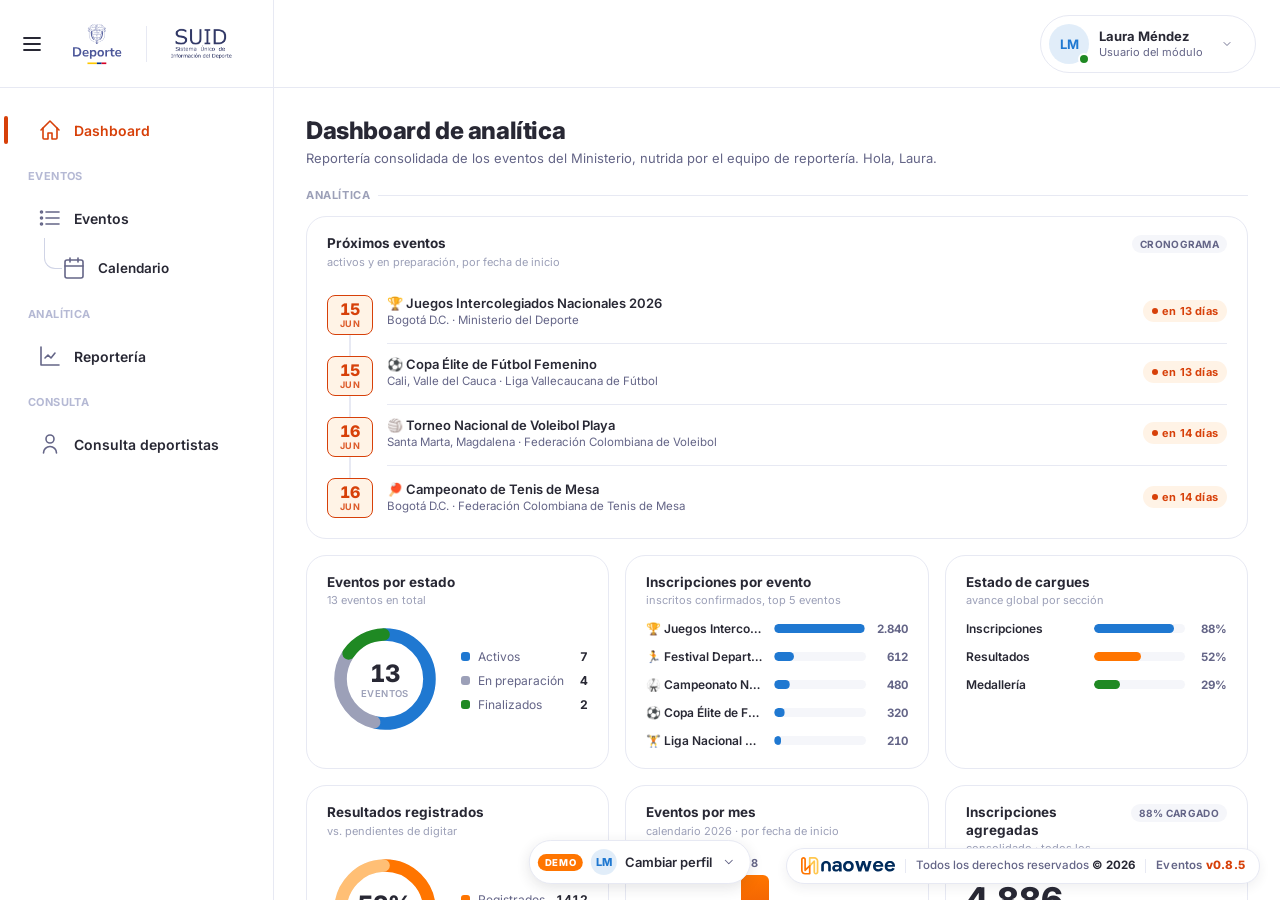
==== calendario.html @ 91efb07c "feat(eventos): catálogos por evento + fixes de dropdown v0.8.5 - "Organizaciones invitadas" (edición" ====
<!DOCTYPE html>
<html lang="es">
<head>
<meta charset="utf-8">
<meta name="viewport" content="width=device-width, initial-scale=1">
<title>Naowee Eventos — Calendario del organismo</title>

<link rel="preconnect" href="https://fonts.googleapis.com">
<link rel="preconnect" href="https://fonts.gstatic.com" crossorigin>
<link href="https://fonts.googleapis.com/css2?family=Inter:wght@400;500;600;700;800&display=swap" rel="stylesheet">

<link rel="stylesheet" href="shared/tokens.css?v=0.4.0">
<link rel="stylesheet" href="shared/shell.css?v=0.4.5">
<link rel="stylesheet" href="shared/list-components.css?v=0.4.2">
<link rel="stylesheet" href="shared/forms.css?v=0.4.3">
<link rel="stylesheet" href="shared/naowee-footer.css?v=0.4.0">
<script src="shared/naowee-footer.js?v=0.8.5" defer></script>

<style>
  /* ═══════════════════════════════════════════════════════════════
     CALENDARIO DEL ORGANISMO — Solo ORGANISMO puede crear.
     Guard: roles distintos a ORGANISMO son redirigidos a su home.
     v1.0.0
     ═══════════════════════════════════════════════════════════════ */

  /* ── Page head ── */
  .page-head { display: flex; align-items: flex-start; justify-content: space-between; gap: 16px; margin-bottom: 22px; flex-wrap: wrap; }
  .page-head__title h2 { font-size: 24px; font-weight: 800; letter-spacing: -.4px; color: var(--text-primary); margin: 0 0 5px; }
  .page-head__title p { font-size: 13px; color: var(--text-secondary); margin: 0; max-width: 600px; }
  .page-head__actions { display: flex; align-items: center; gap: 10px; flex-shrink: 0; }

  /* ── Tabla de calendario: card-table CANÓNICA (.naowee-table-card +
        .naowee-table--in-card) desde list-components.css. Aquí solo el contenido
        de las celdas; el info/caution usan .naowee-message canónico. ── */
  .cal-table-card__wrap { overflow-x: clip; overflow-y: visible; }
  .cal-link-cell a {
    display: inline-flex; align-items: center; gap: 5px;
    font-size: 12.5px; font-weight: 600; color: var(--accent);
    max-width: 100%; overflow: hidden; white-space: nowrap;
  }
  /* Ícono de link: tamaño fijo y sin encoger (antes se reducía al truncar el texto). */
  .cal-link-cell a svg { width: 13px; height: 13px; flex-shrink: 0; }
  .cal-link-cell a .cal-link-url { overflow: hidden; text-overflow: ellipsis; min-width: 0; }
  .cal-link-cell a:hover .cal-link-url { text-decoration: underline; }
  .cal-link--none { font-size: 12.5px; color: var(--text-muted); font-style: italic; }
  .cal-fecha { color: var(--text-secondary); white-space: nowrap; }
  .cal-fecha-fin { font-size: 12px; color: var(--text-muted); margin-top: 2px; font-weight: 500; }
  .cal-opt { color: var(--text-muted); font-weight: 400; }
  .cal-name { display: flex; align-items: center; gap: 11px; min-width: 0; }
  .cal-emoji { font-size: 20px; line-height: 1; flex-shrink: 0; }
  .cal-title { font-size: 14px; font-weight: 700; color: var(--text-primary); min-width: 0; }

  .cal-empty {
    padding: 40px 16px; text-align: center;
    font-size: 13px; color: var(--text-muted);
  }

  /* ── MODAL CREAR EVENTO — CSS BASE COMPLETO ──
     Desktop: centrado, radius-xl, max 600px, max-height 90vh.
     Móvil (<640px): bottom-sheet (sube desde abajo, radius arriba).
     Solo transform/opacity; honra prefers-reduced-motion.
     ═══════════════════════════════════════════════════════════════ */
  .cal-modal-overlay {
    position: fixed; inset: 0; z-index: 1000;
    display: flex; align-items: center; justify-content: center; padding: 20px;
    background: rgba(40, 40, 52, .50);
    opacity: 0; pointer-events: none;
    transition: opacity .22s ease;
  }
  .cal-modal-overlay.is-open { opacity: 1; pointer-events: auto; }

  .cal-modal {
    background: var(--surface); border-radius: var(--radius-xl);
    width: 95vw; max-width: 580px; max-height: 90vh;
    /* overflow visible → los popovers (datepicker/dropdown) escapan el modal
       sin recortarse; el form es corto y no requiere scroll interno. */
    display: flex; flex-direction: column; overflow: visible;
    box-shadow: var(--shadow-card, 0 20px 60px rgba(0,0,0,.22));
    transform: translateY(24px) scale(.97); opacity: 0;
    transition: transform .28s cubic-bezier(.4,0,.2,1), opacity .22s ease;
  }
  .cal-modal-overlay.is-open .cal-modal {
    /* transform:none (no translateY/scale) — un transform ≠ none crearía un
       containing block y rompería el position:fixed del datepicker interno. */
    transform: none; opacity: 1;
  }

  /* Sticky header */
  .cal-modal__header {
    display: flex; align-items: flex-start; justify-content: space-between; gap: 16px;
    padding: 22px 28px 16px; border-bottom: 1px solid var(--border);
    border-radius: var(--radius-xl) var(--radius-xl) 0 0;
    position: sticky; top: 0; background: var(--surface); z-index: 2; flex-shrink: 0;
  }
  .cal-modal__title { font-size: 18px; font-weight: 700; color: var(--text-primary); margin: 0; line-height: 1.3; }
  .cal-modal__subtitle { font-size: 13px; color: var(--text-secondary); margin: 4px 0 0; }
  .cal-modal__dismiss {
    width: 34px; height: 34px; flex-shrink: 0; margin-top: -2px;
    display: flex; align-items: center; justify-content: center;
    background: transparent; border: none; border-radius: var(--radius-md);
    color: var(--text-muted); cursor: pointer;
    transition: background var(--duration-fast), color var(--duration-fast);
  }
  .cal-modal__dismiss:hover { background: var(--bg-soft); color: var(--text-primary); }
  .cal-modal__dismiss:focus-visible { outline: none; box-shadow: 0 0 0 3px rgba(215,64,9,.18); }
  .cal-modal__dismiss svg { width: 18px; height: 18px; }

  /* Body — overflow visible para que el datepicker/dropdown no se recorten */
  .cal-modal__body { padding: 24px 28px; overflow: visible; flex: 1; }
  .cal-modal__body .form-group { margin-bottom: 18px; }
  .cal-modal__body .form-group:last-child { margin-bottom: 0; }

  /* Sticky footer */
  .cal-modal__footer {
    padding: 28px; border-top: 1px solid var(--border);
    border-radius: 0 0 var(--radius-xl) var(--radius-xl);
    display: flex; align-items: center; justify-content: flex-end; gap: 10px;
    position: sticky; bottom: 0; background: var(--surface); z-index: 2; flex-shrink: 0;
  }

  /* Row fecha + hora */
  .fecha-row { display: grid; grid-template-columns: 1fr 1fr; gap: 14px; }


  /* Mobile bottom-sheet */
  @media (max-width: 640px) {
    .cal-modal-overlay { align-items: flex-end; padding: 0; }
    .cal-modal {
      width: 100%; max-width: 100%; max-height: 92vh;
      border-radius: var(--radius-xl) var(--radius-xl) 0 0;
      transform: translateY(100%); opacity: 1;
    }
    .cal-modal-overlay.is-open .cal-modal { transform: translateY(0); }
    .cal-modal__header { padding: 18px 20px 14px; }
    .cal-modal__body { padding: 18px 20px; }
    .cal-modal__footer { padding: 20px; }
    .fecha-row { grid-template-columns: 1fr; }
  }

  /* Toast */
  #evToast {
    position: fixed; bottom: 88px; left: 50%; transform: translateX(-50%) translateY(10px);
    background: #282834; color: #fff; font-size: 13px; font-weight: 500;
    padding: 10px 20px; border-radius: var(--radius-full);
    white-space: nowrap; opacity: 0; pointer-events: none;
    transition: opacity .22s ease, transform .22s ease; z-index: 2000;
  }
  #evToast.is-visible { opacity: 1; transform: translateX(-50%) translateY(0); }

  @keyframes fadeInUp {
    from { opacity: 0; transform: translateY(16px); }
    to   { opacity: 1; transform: translateY(0); }
  }

  @media (prefers-reduced-motion: reduce) {
    .naowee-table-card, .cal-modal, .cal-modal-overlay { animation: none !important; transition: none !important; }
  }

  @media (max-width: 600px) {
    .page-head { gap: 12px; }
    .page-head__title h2 { font-size: 20px; }
    .page-head__actions { width: 100%; }
    .page-head__actions .naowee-btn { flex: 1; justify-content: center; }
    .cal-table thead th:nth-child(3),
    .cal-table tbody td:nth-child(3) { display: none; }
  }
</style>
</head>
<body>

<div class="shell">
  <div id="sidebarRoot"></div>
  <div class="main">
    <header class="top-header" id="topHeader"></header>
    <div class="page">
      <div class="page-inner">

        <div class="page-head">
          <div class="page-head__title">
            <h2>Calendario de eventos</h2>
            <p>Eventos del organismo que se reflejan en el calendario de la landing pública. Solo visible para el organismo.</p>
          </div>
          <div class="page-head__actions">
            <button type="button" class="naowee-btn naowee-btn--loud naowee-btn--lg" id="btnCrearEvento">
              <svg viewBox="0 0 24 24" fill="none" stroke="currentColor" stroke-width="2.2" stroke-linecap="round" stroke-linejoin="round" width="17" height="17"><line x1="12" y1="5" x2="12" y2="19"/><line x1="5" y1="12" x2="19" y2="12"/></svg>
              Crear evento
            </button>
          </div>
        </div>

        <div class="naowee-message naowee-message--informative" style="margin-bottom:20px">
          <div class="naowee-message__header">
            <span class="naowee-message__icon"><svg viewBox="0 0 16 16" fill="none"><path d="M7 7h2v4H7z" fill="#fff"/><circle cx="8" cy="5" r="1" fill="#fff"/></svg></span>
            <span class="naowee-message__body">Los eventos aquí publicados se reflejan en el <strong>calendario de la landing pública</strong>. El render en la landing es responsabilidad del equipo de desarrollo de la Landing (fuera del alcance de esta demo).</span>
          </div>
        </div>

        <!-- Tabla de eventos del organismo -->
        <div class="naowee-table-card">
          <div class="tc-head">
            <h3 class="tc-head__title">Eventos publicados</h3>
            <p class="tc-head__sub">Liga de Natación del Valle</p>
          </div>
          <div class="tc-toolbar">
            <div class="naowee-searchbox" id="calSearchbox" style="width:260px">
              <div class="naowee-searchbox__input-wrap">
                <span class="naowee-searchbox__icon">
                  <svg viewBox="0 0 24 24" fill="none" stroke="currentColor" stroke-width="2" stroke-linecap="round" stroke-linejoin="round"><circle cx="11" cy="11" r="8"/><line x1="21" y1="21" x2="16.65" y2="16.65"/></svg>
                </span>
                <input id="calSearch" type="text" class="naowee-searchbox__input" placeholder="Buscar evento…">
                <button class="naowee-searchbox__clear" id="calSearchClear" type="button" aria-label="Limpiar" style="display:none">
                  <svg viewBox="0 0 24 24" fill="none" stroke="currentColor" stroke-width="2.2" stroke-linecap="round" stroke-linejoin="round"><line x1="18" y1="6" x2="6" y2="18"/><line x1="6" y1="6" x2="18" y2="18"/></svg>
                </button>
              </div>
            </div>
            <span class="toolbar__count" id="calCount">3 eventos</span>
          </div>
          <div class="naowee-table-card__table-wrap cal-table-card__wrap">
            <table class="naowee-table--in-card">
              <colgroup><col style="width:46%"><col style="width:24%"><col style="width:30%"></colgroup>
              <thead>
                <tr>
                  <th>Título del evento</th>
                  <th>Fechas</th>
                  <th>Link</th>
                </tr>
              </thead>
              <tbody id="calBody"></tbody>
            </table>
          </div>
        </div>

      </div>
    </div>
  </div>
</div>

<!-- Modal Crear Evento -->
<div class="cal-modal-overlay" id="calModalOverlay" role="dialog" aria-modal="true" aria-labelledby="calModalTitle">
  <div class="cal-modal" id="calModal">
    <div class="cal-modal__header">
      <div>
        <h2 class="cal-modal__title" id="calModalTitle">Crear evento de calendario</h2>
        <p class="cal-modal__subtitle">El evento aparecerá en el calendario de la landing pública.</p>
      </div>
      <button type="button" class="cal-modal__dismiss" id="calModalDismiss" aria-label="Cerrar">
        <svg viewBox="0 0 24 24" fill="none" stroke="currentColor" stroke-width="2.2" stroke-linecap="round" stroke-linejoin="round"><line x1="18" y1="6" x2="6" y2="18"/><line x1="6" y1="6" x2="18" y2="18"/></svg>
      </button>
    </div>
    <div class="cal-modal__body">
      <form id="calForm" novalidate>

        <!-- Nota super-admin (solo ADMIN): habilita registrar eventos ya realizados -->
        <div class="naowee-message naowee-message--informative" id="superAdminNote" style="display:none;margin-bottom:18px">
          <div class="naowee-message__header">
            <span class="naowee-message__icon"><svg viewBox="0 0 16 16" fill="none"><path d="M7 7h2v4H7z" fill="#fff"/><circle cx="8" cy="5" r="1" fill="#fff"/></svg></span>
            <span class="naowee-message__body">Modo <strong>super-admin</strong>: puedes registrar eventos con fecha pasada para migrar los ya realizados. Un organismo solo programa de hoy en adelante.</span>
          </div>
        </div>

        <!-- Título -->
        <div class="form-group">
          <div class="naowee-textfield" id="fieldTitulo">
            <label class="naowee-textfield__label naowee-textfield__label--required" for="evTitulo">Título del evento</label>
            <div class="naowee-textfield__input-wrap">
              <input id="evTitulo" class="naowee-textfield__input" type="text"
                placeholder="Ej. Copa Departamental de Natación 2026" maxlength="120">
            </div>
            <span class="naowee-textfield__msg" role="alert">
              <svg viewBox="0 0 24 24" fill="none" stroke="currentColor" stroke-width="2" stroke-linecap="round" stroke-linejoin="round"><circle cx="12" cy="12" r="10"/><line x1="12" y1="8" x2="12" y2="12"/><line x1="12" y1="16" x2="12.01" y2="16"/></svg>
              El título es obligatorio.
            </span>
          </div>
        </div>

        <!-- Fechas: inicio + cierre -->
        <div class="form-group">
          <div class="fecha-row">
            <div id="fieldFecha">
              <label class="naowee-textfield__label naowee-textfield__label--required" id="lbl-calFecha">Fecha de inicio</label>
              <div class="naowee-datepicker" data-datepicker="calFecha">
                <button type="button" class="naowee-datepicker__trigger" aria-haspopup="dialog" aria-labelledby="lbl-calFecha">
                  <span class="naowee-datepicker__ico"><svg viewBox="0 0 24 24" fill="none" stroke="currentColor" stroke-width="1.6" stroke-linecap="round" stroke-linejoin="round"><rect x="3" y="4" width="18" height="18" rx="2"/><line x1="16" y1="2" x2="16" y2="6"/><line x1="8" y1="2" x2="8" y2="6"/><line x1="3" y1="10" x2="21" y2="10"/></svg></span>
                  <span class="naowee-datepicker__val is-placeholder" data-dp-val>Selecciona una fecha</span>
                </button>
              </div>
              <span class="naowee-textfield__msg" id="msgFecha" role="alert" style="display:none">
                <svg viewBox="0 0 24 24" fill="none" stroke="currentColor" stroke-width="2" stroke-linecap="round" stroke-linejoin="round"><circle cx="12" cy="12" r="10"/><line x1="12" y1="8" x2="12" y2="12"/><line x1="12" y1="16" x2="12.01" y2="16"/></svg>
                La fecha de inicio es obligatoria.
              </span>
            </div>
            <div id="fieldFin">
              <label class="naowee-textfield__label" id="lbl-calFin">Fecha de cierre <span class="cal-opt">(opcional)</span></label>
              <div class="naowee-datepicker" data-datepicker="calFin">
                <button type="button" class="naowee-datepicker__trigger" aria-haspopup="dialog" aria-labelledby="lbl-calFin">
                  <span class="naowee-datepicker__ico"><svg viewBox="0 0 24 24" fill="none" stroke="currentColor" stroke-width="1.6" stroke-linecap="round" stroke-linejoin="round"><rect x="3" y="4" width="18" height="18" rx="2"/><line x1="16" y1="2" x2="16" y2="6"/><line x1="8" y1="2" x2="8" y2="6"/><line x1="3" y1="10" x2="21" y2="10"/></svg></span>
                  <span class="naowee-datepicker__val is-placeholder" data-dp-val>Selecciona una fecha</span>
                </button>
              </div>
              <span class="naowee-textfield__msg" id="msgFin" role="alert" style="display:none">
                <svg viewBox="0 0 24 24" fill="none" stroke="currentColor" stroke-width="2" stroke-linecap="round" stroke-linejoin="round"><circle cx="12" cy="12" r="10"/><line x1="12" y1="8" x2="12" y2="12"/><line x1="12" y1="16" x2="12.01" y2="16"/></svg>
                El cierre no puede ser antes del inicio.
              </span>
            </div>
          </div>
        </div>

        <!-- Hora -->
        <div class="form-group">
          <div id="fieldHora" style="max-width:220px">
            <label class="naowee-textfield__label" id="lbl-calHora">Hora de inicio (opcional)</label>
            <div class="naowee-dropdown" data-dd="calHora" data-sheet-title="Hora del evento">
              <button type="button" class="naowee-dropdown__trigger" aria-haspopup="listbox" aria-labelledby="lbl-calHora">
                <span class="naowee-dropdown__value is-placeholder" data-dd-val>— Sin hora —</span>
                <span class="naowee-dropdown__chevron"><svg viewBox="0 0 24 24" fill="none" stroke="currentColor" stroke-width="1.8" stroke-linecap="round" stroke-linejoin="round"><polyline points="6 9 12 15 18 9"/></svg></span>
              </button>
              <div class="naowee-dropdown__menu" role="listbox"></div>
            </div>
          </div>
        </div>

        <!-- Link -->
        <div class="form-group">
          <div class="naowee-textfield" id="fieldLink">
            <label class="naowee-textfield__label" for="evLink">Link (opcional)</label>
            <div class="naowee-textfield__input-wrap">
              <span class="naowee-textfield__prefix-ico">
                <svg viewBox="0 0 24 24" fill="none" stroke="currentColor" stroke-width="1.6" stroke-linecap="round" stroke-linejoin="round"><path d="M10 13a5 5 0 0 0 7.54.54l3-3a5 5 0 0 0-7.07-7.07l-1.72 1.71"/><path d="M14 11a5 5 0 0 0-7.54-.54l-3 3a5 5 0 0 0 7.07 7.07l1.71-1.71"/></svg>
              </span>
              <input id="evLink" class="naowee-textfield__input" type="url"
                placeholder="https://…">
            </div>
            <span class="naowee-textfield__msg" role="alert">
              <svg viewBox="0 0 24 24" fill="none" stroke="currentColor" stroke-width="2" stroke-linecap="round" stroke-linejoin="round"><circle cx="12" cy="12" r="10"/><line x1="12" y1="8" x2="12" y2="12"/><line x1="12" y1="16" x2="12.01" y2="16"/></svg>
              El link no tiene un formato de URL válido.
            </span>
          </div>
        </div>

        <!-- Nota (caution canónico) -->
        <div class="naowee-message naowee-message--caution">
          <div class="naowee-message__header">
            <span class="naowee-message__icon"><svg viewBox="0 0 16 16" fill="none"><path d="M7 5h2v4H7z" fill="#fff"/><circle cx="8" cy="11" r="1" fill="#fff"/></svg></span>
            <span class="naowee-message__body">Este evento se reflejará en el calendario de la Landing pública. El render en la Landing <strong>no es parte de esta demo</strong> — lo asume el equipo de desarrollo de la Landing.</span>
          </div>
        </div>

      </form>
    </div>
    <div class="cal-modal__footer">
      <button type="button" class="naowee-btn naowee-btn--loud" id="calModalSave">
        <svg viewBox="0 0 24 24" fill="none" stroke="currentColor" stroke-width="2.2" stroke-linecap="round" stroke-linejoin="round" width="17" height="17"><path d="M19 21H5a2 2 0 0 1-2-2V5a2 2 0 0 1 2-2h11l5 5v11a2 2 0 0 1-2 2z"/><polyline points="17 21 17 13 7 13 7 21"/><polyline points="7 3 7 8 15 8"/></svg>
        Guardar evento
      </button>
    </div>
  </div>
</div>

<div id="evToast" role="status"></div>

<script type="module">
import {
  mountSidebar, mountHeader, mountBackdrop, mountDemoSwitcher,
  getRoleFromQuery, ROLES, homeForRole
} from './shared/sidebar.js';

/* ─── Guard de rol: ORGANISMO (dueño del calendario) o ADMIN (super-admin que
   migra eventos ya realizados). Otros roles → su home. ─── */
const roleCode = getRoleFromQuery();
if (roleCode !== 'ORGANISMO' && roleCode !== 'ADMIN') {
  window.location.replace(`${homeForRole(roleCode)}?role=${roleCode}`);
}
/* Super-admin: puede registrar eventos con fecha pasada (migración histórica).
   Un organismo normal solo programa de hoy en adelante (feedback Juanma 25-jun). */
const isSuperAdmin = roleCode === 'ADMIN';

/* ─── Shell ─── */
const { role } = mountSidebar({
  rootEl: document.getElementById('sidebarRoot'),
  roleCode,
  activeId: 'calendario'
});
mountHeader({ headerEl: document.getElementById('topHeader'), role });
mountBackdrop();
mountDemoSwitcher({ roleCode });
document.title = `Calendario — ${role.label}`;
if (isSuperAdmin) document.getElementById('superAdminNote').style.display = '';

/* ─── Datos mock en sessionStorage ─── */
const SS_KEY = 'naowee-eventos-calendario';

const MOCK_INICIAL = [
  {
    id: 'c1', emoji: '🏊',
    titulo: 'Copa Departamental de Natación Categorías Menores 2026',
    fecha: '2026-07-12',
    fechaFin: '2026-07-14',
    hora: '08:00',
    link: 'https://liganatacionvalle.com/copa-departamental-2026'
  },
  {
    id: 'c2', emoji: '🌊',
    titulo: 'Festival Acuático Interligas Valle del Cauca',
    fecha: '2026-09-05',
    fechaFin: '2026-09-06',
    hora: '09:30',
    link: ''
  },
  {
    id: 'c3', emoji: '🤽',
    titulo: 'Campeonato Zonal de Natación Artística 2026',
    fecha: '2026-10-22',
    hora: '',
    link: 'https://liganatacionvalle.com/artistica-2026'
  }
];

function cargarEventos() {
  try {
    const raw = sessionStorage.getItem(SS_KEY);
    if (raw) return JSON.parse(raw);
  } catch (_) { /* noop */ }
  return [...MOCK_INICIAL];
}

function guardarEventos(evs) {
  try { sessionStorage.setItem(SS_KEY, JSON.stringify(evs)); } catch (_) { /* noop */ }
}

let eventos = cargarEventos();

/* ─── Render tabla ─── */
function fmtFecha(fecha, hora) {
  const [y, m, d] = fecha.split('-');
  const meses = ['ene','feb','mar','abr','may','jun','jul','ago','sep','oct','nov','dic'];
  const base = `${parseInt(d)} ${meses[parseInt(m)-1]} ${y}`;
  return hora ? `${base}, ${hora}` : base;
}

function renderTabla(lista) {
  const body = document.getElementById('calBody');
  const count = document.getElementById('calCount');
  count.textContent = `${lista.length} evento${lista.length !== 1 ? 's' : ''}`;
  if (!lista.length) {
    body.innerHTML = `<tr><td colspan="3" class="cal-empty">No hay eventos publicados aún. Usa "Crear evento" para agregar el primero.</td></tr>`;
    return;
  }
  body.innerHTML = lista.map(ev => `
    <tr>
      <td><div class="cal-name"><span class="cal-emoji" aria-hidden="true">${ev.emoji || '📅'}</span><span class="cal-title">${ev.titulo}</span></div></td>
      <td class="cal-fecha">
        <div>${fmtFecha(ev.fecha, ev.hora)}</div>
        ${ev.fechaFin ? `<div class="cal-fecha-fin">hasta ${fmtFecha(ev.fechaFin, '')}</div>` : ''}
      </td>
      <td class="cal-link-cell">${ev.link
        ? `<a href="${ev.link}" target="_blank" rel="noopener noreferrer">
             <svg viewBox="0 0 24 24" fill="none" stroke="currentColor" stroke-width="1.8" stroke-linecap="round" stroke-linejoin="round" width="13" height="13"><path d="M18 13v6a2 2 0 0 1-2 2H5a2 2 0 0 1-2-2V8a2 2 0 0 1 2-2h6"/><polyline points="15 3 21 3 21 9"/><line x1="10" y1="14" x2="21" y2="3"/></svg>
             <span class="cal-link-url">${ev.link.replace(/^https?:\/\//, '')}</span>
           </a>`
        : '<span class="cal-link--none">Sin link</span>'}
      </td>
    </tr>`).join('');
}

renderTabla(eventos);

/* ─── Buscador ─── */
const calSearch = document.getElementById('calSearch');
const calSearchClear = document.getElementById('calSearchClear');

calSearch.addEventListener('input', () => {
  const q = calSearch.value.trim().toLowerCase();
  calSearchClear.style.display = q ? 'flex' : 'none';
  document.getElementById('calSearchbox').classList.toggle('naowee-searchbox--has-value', !!q);
  const filtered = q ? eventos.filter(e => e.titulo.toLowerCase().includes(q)) : eventos;
  renderTabla(filtered);
});
calSearchClear.addEventListener('click', () => {
  calSearch.value = '';
  calSearchClear.style.display = 'none';
  document.getElementById('calSearchbox').classList.remove('naowee-searchbox--has-value');
  renderTabla(eventos);
});

/* ════════════════════════════════════════════════════════════════
   DATEPICKER + DROPDOWN CANÓNICOS — portados desde evento-crear.html
   ════════════════════════════════════════════════════════════════ */

/* ─── Helpers de fecha ─── */
const MES_ABBR = ['ene','feb','mar','abr','may','jun','jul','ago','sep','oct','nov','dic'];
const MES_FULL = ['Enero','Febrero','Marzo','Abril','Mayo','Junio','Julio','Agosto','Septiembre','Octubre','Noviembre','Diciembre'];
function fmtDate(d) { return `${String(d.getDate()).padStart(2,'0')} ${MES_ABBR[d.getMonth()]} ${d.getFullYear()}`; }
function sameDay(a, b) { return a && b && a.getFullYear()===b.getFullYear() && a.getMonth()===b.getMonth() && a.getDate()===b.getDate(); }

const ICON_X = '<svg viewBox="0 0 24 24" fill="none" stroke="currentColor" stroke-width="2" stroke-linecap="round" stroke-linejoin="round"><line x1="18" y1="6" x2="6" y2="18"/><line x1="6" y1="6" x2="18" y2="18"/></svg>';
const ICON_CHECK = '<svg viewBox="0 0 24 24" fill="none" stroke="currentColor" stroke-width="2.6" stroke-linecap="round" stroke-linejoin="round"><polyline points="20 6 9 17 4 12"/></svg>';

/* ─── Sheet backdrop (datepicker + dropdown móvil) ─── */
let _sheetBackdrop = null;
function ensureBackdrop() {
  if (_sheetBackdrop) return _sheetBackdrop;
  _sheetBackdrop = document.createElement('div');
  _sheetBackdrop.className = 'naowee-sheet-backdrop';
  document.body.appendChild(_sheetBackdrop);
  _sheetBackdrop.addEventListener('click', closeAllPopovers);
  return _sheetBackdrop;
}
function isMobile() { return window.matchMedia('(max-width: 760px)').matches; }
function closeAllPopovers() {
  document.querySelectorAll('.naowee-dropdown.is-open, .naowee-datepicker.is-open').forEach(el => el.classList.remove('is-open'));
  if (_sheetBackdrop) _sheetBackdrop.classList.remove('is-open');
}

/* ─── setupDropdown genérico ─── */
function setupDropdown(name, opts, onSelect, getSelected) {
  const dd = document.querySelector(`[data-dd="${name}"]`);
  const menu = dd.querySelector('.naowee-dropdown__menu');
  const valEl = dd.querySelector('[data-dd-val]');
  const trigger = dd.querySelector('.naowee-dropdown__trigger');
  const sheetTitle = dd.getAttribute('data-sheet-title') || 'Selecciona';

  function paint() {
    const sel = getSelected ? getSelected() : null;
    const sheetHead = `<div class="naowee-dropdown__sheet-head"><span class="naowee-dropdown__sheet-title">${sheetTitle}</span><button type="button" class="naowee-dropdown__sheet-close" data-close aria-label="Cerrar">${ICON_X}</button></div>`;
    const body = opts.length
      ? opts.map(o => `
          <button type="button" class="naowee-dropdown__opt ${o.value === sel ? 'is-selected' : ''}" data-val="${o.value}">
            <span>${o.label}</span>
            <span class="naowee-dropdown__opt-check">${ICON_CHECK}</span>
          </button>`).join('')
      : `<div class="naowee-dropdown__empty">Sin opciones disponibles</div>`;
    menu.innerHTML = sheetHead + body;
    menu.querySelectorAll('.naowee-dropdown__opt').forEach(btn => {
      btn.addEventListener('click', e => {
        e.stopPropagation();
        const chosen = opts.find(o => o.value === btn.dataset.val);
        onSelect(chosen);
        close();
      });
    });
    menu.querySelector('[data-close]')?.addEventListener('click', e => { e.stopPropagation(); close(); });
  }
  function open() {
    if (dd.classList.contains('naowee-dropdown--disabled')) return;
    closeAllPopovers();
    paint();
    dd.classList.remove('is-up');
    if (!isMobile()) {
      const r = trigger.getBoundingClientRect();
      const espacioAbajo = window.innerHeight - r.bottom;
      if (espacioAbajo < 300 && r.top > espacioAbajo) dd.classList.add('is-up');
    }
    dd.classList.add('is-open');
    trigger.setAttribute('aria-expanded', 'true');
    if (isMobile()) ensureBackdrop().classList.add('is-open');
  }
  function close() {
    dd.classList.remove('is-open');
    trigger.setAttribute('aria-expanded', 'false');
    if (_sheetBackdrop && !document.querySelector('.naowee-dropdown.is-open, .naowee-datepicker.is-open')) _sheetBackdrop.classList.remove('is-open');
  }
  trigger.addEventListener('click', e => { e.stopPropagation(); dd.classList.contains('is-open') ? close() : open(); });
  return {
    el: dd, valEl,
    setLabel(label, isPlaceholder) { valEl.textContent = label; valEl.classList.toggle('is-placeholder', !!isPlaceholder); },
    setDisabled(d) { dd.classList.toggle('naowee-dropdown--disabled', d); },
    setError(e) { dd.classList.toggle('naowee-dropdown--error', e); },
    close
  };
}

/* ─── setupDatepicker canónico ─── */
const CHEV = {
  left:  '<svg viewBox="0 0 24 24" fill="none" stroke="currentColor" stroke-width="2" stroke-linecap="round" stroke-linejoin="round"><path d="M15 18l-6-6 6-6"/></svg>',
  right: '<svg viewBox="0 0 24 24" fill="none" stroke="currentColor" stroke-width="2" stroke-linecap="round" stroke-linejoin="round"><path d="M9 18l6-6-6-6"/></svg>',
  down:  '<svg viewBox="0 0 24 24" fill="none" stroke="currentColor" stroke-width="2" stroke-linecap="round" stroke-linejoin="round"><path d="M6 9l6 6 6-6"/></svg>',
  up:    '<svg viewBox="0 0 24 24" fill="none" stroke="currentColor" stroke-width="2" stroke-linecap="round" stroke-linejoin="round"><path d="M6 15l6-6 6 6"/></svg>'
};
const DOW_CANON = ['Lun','Mar','Mié','Jue','Vie','Sab','Dom'];

function setupDatepicker(name, onPick, opts = {}) {
  const allowPast = !!opts.allowPast;   /* super-admin → permite fechas ya pasadas */
  const dp = document.querySelector(`[data-datepicker="${name}"]`);
  const trigger = dp.querySelector('.naowee-datepicker__trigger');
  const valEl = dp.querySelector('[data-dp-val]');
  let curMonth = 5, curYear = 2026;
  let calView = 'days';
  let cal = null;
  let selected = null;

  function buildCal() {
    cal = document.createElement('div');
    cal.className = 'naowee-cal';
    dp.appendChild(cal);
  }
  function startOfDay(d) { return new Date(d.getFullYear(), d.getMonth(), d.getDate()); }
  function paint() {
    const today = new Date(2026, 5, 3);
    const headerTitle = calView === 'years' ? curYear : `${MES_FULL[curMonth]} de ${curYear}`;
    const headerChev = calView === 'days' ? CHEV.down : CHEV.up;
    let header = `<div class="naowee-datepicker__header">
        <button type="button" class="naowee-datepicker__month-selector" data-toggleview aria-label="Cambiar vista">
          <span class="naowee-datepicker__month">${headerTitle}</span>
          <span class="naowee-datepicker__month-chevron">${headerChev}</span>
        </button>`;
    if (calView === 'days') {
      header += `<div class="naowee-datepicker__controls">
          <button type="button" class="naowee-datepicker__nav" data-nav="-1" aria-label="Anterior">${CHEV.left}</button>
          <button type="button" class="naowee-datepicker__nav" data-nav="1" aria-label="Siguiente">${CHEV.right}</button>
        </div>`;
    }
    header += `</div>`;

    let body = '';
    if (calView === 'months') {
      body = '<div class="naowee-datepicker__month-grid">' +
        MES_FULL.map((m, i) => `<button type="button" class="naowee-datepicker__month-item ${i === curMonth ? 'naowee-datepicker__month-item--selected' : ''}" data-month="${i}">${m}</button>`).join('') +
        '</div>';
    } else if (calView === 'years') {
      const startY = curYear - (curYear % 4) - 4;
      let cells = '';
      for (let yi = 0; yi < 12; yi++) { const y = startY + yi; cells += `<button type="button" class="naowee-datepicker__month-item ${y === curYear ? 'naowee-datepicker__month-item--selected' : ''}" data-year="${y}">${y}</button>`; }
      body = `<div class="naowee-datepicker__month-grid">${cells}</div>`;
    } else {
      const first = new Date(curYear, curMonth, 1);
      const startOffset = (first.getDay() + 6) % 7;
      const daysInMonth = new Date(curYear, curMonth + 1, 0).getDate();
      const prevDays = new Date(curYear, curMonth, 0).getDate();
      const total = 42;
      const all = [];
      for (let i = startOffset - 1; i >= 0; i--) all.push({ d: prevDays - i, other: true });
      for (let d = 1; d <= daysInMonth; d++) all.push({ d, other: false });
      while (all.length < total) all.push({ d: all.length - daysInMonth - startOffset + 1, other: true });
      const wkHtml = '<div class="naowee-datepicker__week">' + DOW_CANON.map(w => `<span class="naowee-datepicker__weekday">${w}</span>`).join('') + '</div>';
      let weeksHtml = '';
      for (let w = 0; w < 6; w++) {
        weeksHtml += '<div class="naowee-datepicker__week">';
        for (let di = 0; di < 7; di++) {
          const cell = all[w * 7 + di];
          const cls = ['naowee-datepicker__day'];
          let disabled = false;
          if (cell.other) cls.push('naowee-datepicker__day--other-month');
          else {
            const date = new Date(curYear, curMonth, cell.d);
            /* Días pasados deshabilitados salvo super-admin (migración histórica). */
            if (!allowPast && date < startOfDay(today)) { disabled = true; cls.push('naowee-datepicker__day--disabled'); }
            if (sameDay(date, selected)) cls.push('naowee-datepicker__day--selected');
            if (sameDay(date, today)) cls.push('naowee-datepicker__day--today');
          }
          weeksHtml += `<button type="button" class="${cls.join(' ')}"${(cell.other || disabled) ? '' : ` data-d="${cell.d}"`}>${cell.d}</button>`;
        }
        weeksHtml += '</div>';
      }
      body = `<div class="naowee-datepicker__content">${wkHtml}${weeksHtml}</div>`;
    }

    cal.innerHTML =
      `<div class="naowee-cal__sheet-head"><span class="naowee-cal__sheet-title">Fecha del evento</span><button type="button" class="naowee-cal__sheet-close" data-close aria-label="Cerrar">${ICON_X}</button></div>` +
      `<div class="naowee-datepicker__calendar">${header}${body}</div>`;

    cal.querySelector('[data-toggleview]')?.addEventListener('click', e => { e.stopPropagation(); calView = calView === 'days' ? 'months' : calView === 'months' ? 'years' : 'days'; paint(); });
    cal.querySelectorAll('[data-nav]').forEach(b => b.addEventListener('click', e => {
      e.stopPropagation();
      const delta = Number(b.dataset.nav);
      if (calView === 'days') { curMonth += delta; if (curMonth > 11) { curMonth = 0; curYear++; } if (curMonth < 0) { curMonth = 11; curYear--; } }
      else if (calView === 'years') { curYear += delta * 4; }
      paint();
    }));
    cal.querySelectorAll('[data-month]').forEach(b => b.addEventListener('click', e => { e.stopPropagation(); curMonth = Number(b.dataset.month); calView = 'days'; paint(); }));
    cal.querySelectorAll('[data-year]').forEach(b => b.addEventListener('click', e => { e.stopPropagation(); curYear = Number(b.dataset.year); calView = 'months'; paint(); }));
    cal.querySelectorAll('.naowee-datepicker__day[data-d]').forEach(b => b.addEventListener('click', e => {
      e.stopPropagation();
      const picked = new Date(curYear, curMonth, Number(b.dataset.d));
      selected = picked;
      valEl.textContent = fmtDate(picked);   /* refleja la fecha elegida en el campo */
      valEl.classList.remove('is-placeholder');
      onPick(picked);
      close();
    }));
    cal.querySelector('[data-close]')?.addEventListener('click', e => { e.stopPropagation(); close(); });
  }
  function placeCal() {
    cal.classList.remove('is-up', 'is-right');
    cal.style.position = ''; cal.style.top = ''; cal.style.bottom = ''; cal.style.left = ''; cal.style.right = '';
    const r = trigger.getBoundingClientRect();
    const calH = cal.offsetHeight, calW = cal.offsetWidth;
    const HDR = 96, FTR = 80, GAP = 6, M = 8;
    const belowSpace = window.innerHeight - r.bottom - FTR;
    const aboveSpace = r.top - HDR;
    if (r.left + calW > window.innerWidth - M) cal.classList.add('is-right');
    if (belowSpace >= calH + GAP) {
      /* cabe abajo */
    } else if (aboveSpace >= calH + GAP) {
      cal.classList.add('is-up');
    } else {
      cal.classList.remove('is-right');
      let top = Math.max(HDR, Math.min(r.bottom + GAP, window.innerHeight - FTR - calH - M));
      let left = Math.max(M, Math.min(r.left, window.innerWidth - calW - M));
      cal.style.position = 'fixed'; cal.style.top = top + 'px'; cal.style.bottom = 'auto';
      cal.style.left = left + 'px'; cal.style.right = 'auto';
    }
  }
  function open() {
    closeAllPopovers();
    if (!cal) buildCal();
    if (selected) { curMonth = selected.getMonth(); curYear = selected.getFullYear(); }
    calView = 'days';
    paint();
    if (!isMobile()) placeCal();
    dp.classList.add('is-open');
    if (isMobile()) ensureBackdrop().classList.add('is-open');
  }
  function close() {
    dp.classList.remove('is-open');
    if (cal) { cal.classList.remove('is-up', 'is-right'); cal.style.position = ''; cal.style.top = ''; cal.style.bottom = ''; cal.style.left = ''; cal.style.right = ''; }
    if (_sheetBackdrop && !document.querySelector('.naowee-dropdown.is-open, .naowee-datepicker.is-open')) _sheetBackdrop.classList.remove('is-open');
  }
  trigger.addEventListener('click', e => { e.stopPropagation(); dp.classList.contains('is-open') ? close() : open(); });
  return {
    el: dp,
    setValue(d) { selected = d || null; valEl.textContent = d ? fmtDate(d) : 'Selecciona una fecha'; valEl.classList.toggle('is-placeholder', !d); },
    setError(e) { dp.classList.toggle('naowee-datepicker--error', e); },
    getSelected() { return selected; },
    reset() { selected = null; valEl.textContent = 'Selecciona una fecha'; valEl.classList.add('is-placeholder'); dp.classList.remove('naowee-datepicker--error'); },
    close
  };
}

/* ════════════════ Estado del form modal ════════════════ */
const formState = { fecha: null, fin: null, hora: '' };

/* ─── Validación: CTA deshabilitado hasta obligatorios + wiggle/scroll/helper ─── */
const REDUCE_MOTION = window.matchMedia('(prefers-reduced-motion: reduce)').matches;
function wiggle(el) {
  if (!el || REDUCE_MOTION) return;
  el.classList.remove('naowee-shake'); void el.offsetWidth;
  el.classList.add('naowee-shake');
  el.addEventListener('animationend', () => el.classList.remove('naowee-shake'), { once: true });
}
function controlOf(fieldEl) {
  return fieldEl.querySelector('.naowee-textfield__input-wrap, .naowee-datepicker__trigger') || fieldEl;
}
/* El CTA "Guardar evento" sólo se habilita con los obligatorios (título + fecha de inicio). */
function syncSaveEnabled() {
  const ok = !!document.getElementById('evTitulo').value.trim() && !!formState.fecha;
  document.getElementById('calModalSave').disabled = !ok;
}
document.getElementById('evTitulo').addEventListener('input', () => {
  document.getElementById('fieldTitulo').classList.remove('naowee-textfield--error');
  syncSaveEnabled();
});

/* ─── Horas disponibles (06:00 – 21:00, cada 30 min) ─── */
const HORAS_OPTS = (() => {
  const list = [{ value: '', label: '— Sin hora —' }];
  for (let h = 6; h <= 21; h++) {
    list.push({ value: `${String(h).padStart(2,'0')}:00`, label: `${String(h).padStart(2,'0')}:00` });
    if (h < 21) list.push({ value: `${String(h).padStart(2,'0')}:30`, label: `${String(h).padStart(2,'0')}:30` });
  }
  return list;
})();

/* ─── Inicializar datepicker y dropdown de hora ─── */
const dpFecha = setupDatepicker('calFecha', (d) => {
  formState.fecha = d;
  /* Quitar error al elegir fecha */
  document.getElementById('fieldFecha').classList.remove('naowee-datepicker--error');
  document.getElementById('msgFecha').style.display = 'none';
  syncSaveEnabled();
}, { allowPast: isSuperAdmin });

const dpFin = setupDatepicker('calFin', (d) => {
  formState.fin = d;
  document.getElementById('fieldFin').classList.remove('naowee-datepicker--error');
  document.getElementById('msgFin').style.display = 'none';
}, { allowPast: isSuperAdmin });

const ddHora = setupDropdown('calHora', HORAS_OPTS, (o) => {
  formState.hora = o.value;
  ddHora.setLabel(o.label, !o.value);
}, () => formState.hora);

/* ─── Modal ─── */
const overlay = document.getElementById('calModalOverlay');

function openModal() {
  /* Reset estado form */
  formState.fecha = null;
  formState.fin = null;
  formState.hora = '';
  dpFecha.reset();
  dpFin.reset();
  ddHora.setLabel('— Sin hora —', true);
  /* Reset textfields */
  document.getElementById('calForm').reset();
  ['fieldTitulo','fieldLink'].forEach(id =>
    document.getElementById(id).classList.remove('naowee-textfield--error'));
  document.getElementById('msgFecha').style.display = 'none';
  document.getElementById('msgFin').style.display = 'none';
  document.getElementById('fieldFin').classList.remove('naowee-datepicker--error');
  syncSaveEnabled();   /* arranca deshabilitado: form vacío */
  overlay.classList.add('is-open');
  document.getElementById('evTitulo').focus();
  document.body.style.overflow = 'hidden';
}

function closeModal() {
  closeAllPopovers();
  overlay.classList.remove('is-open');
  document.body.style.overflow = '';
}

document.getElementById('btnCrearEvento').addEventListener('click', openModal);
document.getElementById('calModalDismiss').addEventListener('click', closeModal);

/* Cerrar al clic en overlay (fuera del panel) — no interfiere con popovers */
overlay.addEventListener('click', e => { if (e.target === overlay) closeModal(); });

/* ESC cierra modal solo si no hay popover abierto */
document.addEventListener('keydown', e => {
  if (e.key === 'Escape') {
    if (document.querySelector('.naowee-dropdown.is-open, .naowee-datepicker.is-open')) {
      closeAllPopovers();
    } else if (overlay.classList.contains('is-open')) {
      closeModal();
    }
  }
});

/* Cerrar popovers con click fuera (sin cerrar el modal) */
document.addEventListener('click', e => {
  if (!e.target.closest('.naowee-dropdown') && !e.target.closest('.naowee-datepicker') && !e.target.closest('.naowee-cal')) {
    closeAllPopovers();
  }
});

/* ─── Validar y guardar ─── */
document.getElementById('calModalSave').addEventListener('click', () => {
  const titulo = document.getElementById('evTitulo').value.trim();
  const fecha  = formState.fecha;   /* Date | null — del datepicker */
  const hora   = formState.hora;    /* string "HH:MM" | "" — del dropdown */
  const link   = document.getElementById('evLink').value.trim();

  let valid = true;

  const setError = (fieldId, hasErr) => {
    document.getElementById(fieldId).classList.toggle('naowee-textfield--error', hasErr);
  };

  setError('fieldTitulo', !titulo);
  if (!titulo) valid = false;

  /* Error en datepicker */
  const fechaFaltante = !fecha;
  document.getElementById('fieldFecha').classList.toggle('naowee-datepicker--error', fechaFaltante);
  document.getElementById('msgFecha').style.display = fechaFaltante ? '' : 'none';
  if (fechaFaltante) valid = false;

  /* Validar URL si no está vacía */
  let linkInvalid = false;
  if (link) {
    try { new URL(link); }
    catch(_) { linkInvalid = true; }
  }
  setError('fieldLink', linkInvalid);
  if (linkInvalid) valid = false;

  /* Cierre (opcional): si está, no puede ser anterior al inicio */
  const fin = formState.fin;
  const finInvalid = !!(fin && fecha && fin < fecha);
  document.getElementById('fieldFin').classList.toggle('naowee-datepicker--error', finInvalid);
  document.getElementById('msgFin').style.display = finInvalid ? '' : 'none';
  if (finInvalid) valid = false;

  if (!valid) {
    const first = document.querySelector('.naowee-textfield--error, .naowee-datepicker--error');
    if (first) {
      first.scrollIntoView({ behavior: REDUCE_MOTION ? 'auto' : 'smooth', block: 'center' });
      wiggle(controlOf(first));
    }
    return;
  }

  /* Serializar fechas como "YYYY-MM-DD" para compatibilidad con fmtFecha */
  const toISO = (dt) => `${dt.getFullYear()}-${String(dt.getMonth() + 1).padStart(2, '0')}-${String(dt.getDate()).padStart(2, '0')}`;
  const fechaStr = toISO(fecha);
  const fechaFinStr = fin ? toISO(fin) : '';

  const nuevoEv = {
    id: `c${Date.now()}`,
    emoji: '🏊',
    titulo, fecha: fechaStr, fechaFin: fechaFinStr, hora, link
  };
  eventos = [nuevoEv, ...eventos];
  guardarEventos(eventos);
  renderTabla(eventos);
  closeModal();
  showToast(`Evento "${titulo}" publicado en el calendario.`);
});

/* ─── Toast ─── */
let toastTimer = null;
function showToast(msg) {
  const t = document.getElementById('evToast');
  t.textContent = msg;
  t.classList.add('is-visible');
  clearTimeout(toastTimer);
  toastTimer = setTimeout(() => t.classList.remove('is-visible'), 3200);
}
</script>
</body>
</html>
---- shared/tokens.css ----
/* ═══════════════════════════════════════════════════════════════
   NAOWEE EVENTOS — Tokens semánticos (puente al DS oficial @naowee-*)
   Módulo Eventos LIGHT v0.1.0 · SUID / Ministerio del Deporte
   Fuente: Claude-Doug/CLAUDE.md + naowee-sidebar-shell/shared/tokens.css
   ═══════════════════════════════════════════════════════════════ */

:root {
  /* ─── Marca ─── */
  --naranja: #FF7500;          /* imagotipo Naowee */
  --azul: #002B5B;             /* institucional Ministerio */
  --accent: #d74009;           /* acción, links, focus, CTA, estado activo */

  /* ─── Texto ─── */
  --text-primary: #282834;
  --text-secondary: #646587;
  --text-muted: #9ca0b8;       /* placeholders, deshabilitado, "—" */

  /* ─── Superficies ─── */
  --surface: #ffffff;
  --bg: #ffffff;
  --bg-soft: #f5f6fa;

  /* ─── Bordes ─── */
  --border: #e7e9f3;
  --border-dark: #d0d4e6;

  /* ─── Fondos accent (estados activos / hover de opciones) ─── */
  --accent-bg: #fff3e6;
  --accent-bg-warm: #ffe4cf;

  /* ─── Semánticos / estados ─── */
  --green: #1f8923;            --green-bg: #e6f4e7;   --green-border: #b7dfb9;
  --blue-info: #1f78d1;        --blue-bg: #eef5ff;
  --orange-bg: #fff3e6;        --orange-border: #ffbf75;
  --red: #c0392b;              --red-bg: #fff0ee;     --red-border: #ffc4bb;
  --purple: #7c3aed;           --purple-bg: #f3eeff;

  /* ─── Etiqueta de sección (sidebar) ─── */
  --section-label-color: #b5b9d4;

  /* ─── Layout ─── */
  --sidebar-w: 274px;
  --sidebar-w-collapsed: 72px;
  --header-h: 88px;

  /* ─── Radius ─── */
  --radius-sm: 6px;
  --radius-md: 8px;
  --radius-lg: 12px;
  --radius-xl: 20px;
  --radius-full: 9999px;

  /* ─── Sombras ─── */
  --shadow-sm: 0 1px 4px rgba(0, 0, 0, 0.08);
  --shadow-md: 0 4px 16px rgba(0, 0, 0, 0.12);
  --shadow-card: 0 0 2px rgba(145, 158, 171, 0.2), 0 12px 24px -4px rgba(145, 158, 171, 0.12);
  --shadow-sheet: 0 -8px 40px rgba(40, 40, 52, 0.22);

  /* ─── Easing — Apple-style smooth-out ─── */
  --easing-smoothout: cubic-bezier(0.32, 0.72, 0, 1);
  --easing-bounce-soft: cubic-bezier(0.16, 1, 0.3, 1);

  /* ─── Durations ─── */
  --duration-fast: 140ms;
  --duration-normal: 200ms;
  --duration-slow: 360ms;

  /* ─── Tipografía ─── */
  --font-family: 'Inter', -apple-system, BlinkMacSystemFont, sans-serif;
}

* {
  box-sizing: border-box;
}

html, body {
  margin: 0;
  padding: 0;
  font-family: var(--font-family);
  color: var(--text-primary);
  background: var(--bg);
  -webkit-font-smoothing: antialiased;
  -moz-osx-font-smoothing: grayscale;
}

a {
  color: var(--accent);
  text-decoration: none;
}

a:hover {
  text-decoration: underline;
}
---- shared/shell.css ----
/* ═══════════════════════════════════════════════════════════════
   NAOWEE EVENTOS — Shell (sidebar + header + layout)
   Adaptado de naowee-test-sidebar-shell/shared/shell.css.
   Cambios para Eventos: + drawer off-canvas mobile (<1024px,
   DESIGN-PATTERNS §2.1), menú reducido a roles del módulo.
   Tokens en tokens.css.
   ═══════════════════════════════════════════════════════════════ */

body {
  font-size: 14px;
}
a { color: inherit; text-decoration: none; }
a:hover { text-decoration: none; }

/* ═══ SHELL ═══ */
.shell { display: flex; height: 100vh; overflow: hidden; }

/* ═══ SIDEBAR ═══ */
.sidebar {
  position: relative;
  width: var(--sidebar-w); min-width: var(--sidebar-w);
  background: var(--surface); border-right: 1px solid var(--border);
  display: flex; flex-direction: column; height: 100vh; overflow: hidden;
  transition: width var(--duration-slow) var(--easing-smoothout),
              min-width var(--duration-slow) var(--easing-smoothout);
  z-index: 60;
}

.sidebar-logo {
  height: var(--header-h); display: flex; align-items: center; gap: 14px;
  padding: 0 20px; border-bottom: 1px solid var(--border); flex-shrink: 0;
}
.sidebar-logo .sb-logo-img:first-of-type { margin-left: auto; }
.sidebar-logo .sb-logo-img:last-of-type { margin-right: auto; }

.burger-btn {
  background: none; border: none; cursor: pointer; padding: 0;
  display: flex; align-items: center; justify-content: center;
  width: 24px; height: 24px; flex-shrink: 0;
  border-radius: var(--radius-sm);
  transition: background var(--duration-fast), transform var(--duration-normal);
}
.burger-btn:hover { background: rgba(0, 0, 0, .06); }
.burger-btn:active { transform: scale(.9); }
.burger-btn svg { transition: transform var(--duration-slow) var(--easing-smoothout); }
.sidebar.collapsed .burger-btn svg { transform: rotate(180deg); }

.sb-logo-img { height: 46px; width: auto; display: block; flex-shrink: 0; }
.logo-sep { width: 1px; height: 36px; background: var(--border); flex-shrink: 0; }

/* ═══ SIDEBAR NAV ═══ */
.sidebar-nav {
  flex: 1; min-height: 0; overflow-y: auto; overflow-x: hidden;
  padding: 20px 0 10px; display: flex; flex-direction: column; gap: 6px;
  scrollbar-width: thin; scrollbar-color: var(--border-dark) transparent;
}
.sidebar-nav::-webkit-scrollbar { width: 6px; }
.sidebar-nav::-webkit-scrollbar-track { background: transparent; }
.sidebar-nav::-webkit-scrollbar-thumb { background: var(--border-dark); border-radius: 3px; }
.sidebar-nav::-webkit-scrollbar-thumb:hover { background: var(--text-secondary); }

.nav-section {
  flex-shrink: 0;
  font-size: 11px; font-weight: 700; letter-spacing: .4px; text-transform: uppercase;
  color: var(--section-label-color); padding: 0 28px; line-height: 16px; margin: 10px 0 6px;
}
.nav-section:first-child { margin-top: 0; }

.nav-row {
  flex-shrink: 0;
  display: flex; align-items: center; gap: 12px; height: 44px;
  padding: 0 20px 0 0; border-radius: var(--radius-sm); cursor: pointer;
  margin: 0 10px;
  transition: background var(--duration-fast),
              margin var(--duration-slow) var(--easing-smoothout);
  position: relative;
}
.nav-row:hover { background: var(--bg-soft); }
.nav-row .icon {
  width: 24px; height: 24px; flex-shrink: 0;
  display: flex; align-items: center; justify-content: center;
  margin-left: 28px; color: var(--text-secondary);
  transition: margin-left var(--duration-normal) var(--easing-smoothout), color var(--duration-normal) ease;
}
.nav-row .lbl {
  flex: 1; font-size: 14px; font-weight: 600; color: var(--text-primary);
  white-space: nowrap; overflow: hidden; max-width: 200px; opacity: 1;
  transition: opacity var(--duration-normal) ease .18s,
              max-width var(--duration-slow) var(--easing-smoothout) .04s;
}
.nav-row .nav-badge {
  flex-shrink: 0; font-size: 10px; font-weight: 800; letter-spacing: .3px;
  padding: 2px 7px; border-radius: var(--radius-full);
  background: var(--bg-soft); color: var(--text-secondary);
}

/* ═══ Indicador activo: barra naranja con View Transitions ═══ */
.active-bar {
  position: absolute; left: -6px; top: 8px; width: 4px; height: 28px;
  background: var(--accent); border-radius: 25px; transform-origin: center;
  animation: activeBarIn .42s var(--easing-bounce-soft) both;
  view-transition-name: shell-active-bar;
}
@keyframes activeBarIn {
  0%   { opacity: 0; transform: translateX(-8px) scaleY(.2); }
  55%  { opacity: 1; }
  100% { opacity: 1; transform: translateX(0) scaleY(1); }
}
.nav-row.active, .nav-row.active:hover { background: transparent; }
.nav-row.active .lbl { color: var(--accent); }
.nav-row.active .icon { color: var(--accent); }

/* ═══ Ítem hijo (anidado) — p.ej. Calendario bajo Eventos ═══
   Indenta el icono y dibuja una guía en árbol (vertical + codo) que parte
   del icono del padre hacia el hijo. Solo en sidebar expandido. */
.sidebar:not(.collapsed) .nav-row--child .icon { margin-left: 52px; }
.sidebar:not(.collapsed) .nav-row--child .lbl { font-size: 13.5px; }
/* Conector en árbol — una sola curva fina y sutil (border-left + border-bottom
   + radio) que desciende del padre y entra al icono del hijo. Sin codos rectos. */
.sidebar:not(.collapsed) .nav-row--child::before {
  content: ''; position: absolute; left: 34px; top: -8px;
  width: 17px; height: calc(50% + 8px);
  border-left: 1.5px solid var(--border-dark);
  border-bottom: 1.5px solid var(--border-dark);
  border-bottom-left-radius: 11px;
  pointer-events: none;
  transition: border-color var(--duration-normal) ease;
}
/* Activo del subnivel: el conector se mantiene neutro (sin línea/barra naranja);
   el estado activo se comunica SOLO por el texto y el ícono en accent. */

.sidebar-bottom {
  flex-shrink: 0; padding: 8px 0; border-top: 1px solid var(--border);
  background: var(--surface);
}

/* ═══ Tooltip sidebar colapsado (position:fixed vía JS) ═══ */
.nav-tooltip {
  position: fixed; background: var(--text-primary); color: #fff;
  padding: 6px 10px; border-radius: 6px; font-size: 12px; font-weight: 500;
  white-space: nowrap; pointer-events: none; z-index: 200;
  box-shadow: 0 4px 14px rgba(40, 40, 52, .18);
  opacity: 0; transform: translateY(-50%) translateX(-4px);
  transition: opacity var(--duration-fast) ease, transform var(--duration-fast) ease;
}
.nav-tooltip.is-visible { opacity: 1; transform: translateY(-50%) translateX(0); }
.nav-tooltip::before {
  content: ''; position: absolute; right: 100%; top: 50%;
  transform: translateY(-50%); border: 5px solid transparent;
  border-right-color: var(--text-primary);
}

/* ═══ Collapsed: fade + hover/active como cuadrado del icono ═══ */
.sidebar.collapsed { width: var(--sidebar-w-collapsed); min-width: var(--sidebar-w-collapsed); overflow: hidden; }
.sidebar.collapsed .sb-logo-img,
.sidebar.collapsed .logo-sep,
.sidebar.collapsed .nav-section,
.sidebar.collapsed .nav-badge { display: none; }
.sidebar.collapsed .nav-row .lbl {
  max-width: 0; opacity: 0; pointer-events: none; margin: 0;
  transition: opacity var(--duration-fast) ease,
              max-width var(--duration-normal) var(--easing-smoothout) .04s;
}
.sidebar.collapsed .sidebar-logo { justify-content: center; padding: 0; }
.sidebar.collapsed .nav-row { justify-content: center; padding: 0; gap: 0; background: transparent; }
.sidebar.collapsed .nav-row:hover,
.sidebar.collapsed .nav-row.active:hover { background: transparent; }
.sidebar.collapsed .nav-row .icon { margin-left: 0; }
.sidebar.collapsed .nav-row::before {
  content: ''; position: absolute; left: 50%; top: 50%;
  width: 40px; height: 40px; border-radius: 8px;
  transform: translate(-50%, -50%); background: transparent; pointer-events: none;
  transition: background var(--duration-normal) var(--easing-smoothout); z-index: 0;
}
.sidebar.collapsed .nav-row:hover::before { background: var(--bg-soft); }
.sidebar.collapsed .nav-row.active::before { background: var(--accent-bg); }
.sidebar.collapsed .nav-row.active:hover::before { background: var(--accent-bg-warm); }
.sidebar.collapsed .nav-row .icon { position: relative; z-index: 1; }
.sidebar.collapsed .active-bar { display: none; }

/* ═══ MAIN ═══ */
.main { flex: 1; display: flex; flex-direction: column; overflow: hidden; min-width: 0; }

/* ═══ TOP HEADER ═══ */
.top-header {
  height: var(--header-h); background: var(--surface); border-bottom: 1px solid var(--border);
  display: flex; align-items: center; gap: 16px; padding: 0 24px; flex-shrink: 0;
  position: relative; z-index: 20;
}
/* La barra superior solo lleva branding/burger a la izquierda y el chip
   de identidad a la derecha (sin título de página: ese vive en el H1 del
   contenido). El chip se ancla a la derecha en todos los viewports. */

/* Hamburguesa de header — solo visible en mobile (drawer) */
.header-burger {
  display: none; background: none; border: 1px solid var(--border);
  border-radius: var(--radius-md); cursor: pointer;
  width: 40px; height: 40px; align-items: center; justify-content: center;
  color: var(--text-primary); flex-shrink: 0;
  transition: background var(--duration-fast), border-color var(--duration-fast);
}
.header-burger:hover { background: var(--bg-soft); border-color: var(--border-dark); }
.header-burger:active { transform: scale(.95); }

/* ═══ Profile switcher (user-chip) ═══ */
.profile-switcher { position: relative; margin-left: auto; }
.user-chip {
  display: flex; align-items: center; gap: 10px;
  border: 1px solid var(--border); border-radius: var(--radius-full);
  padding: 8px 16px 8px 8px; cursor: pointer; background: #fff; max-width: 240px;
  transition: border-color var(--duration-fast), box-shadow var(--duration-fast);
}
.user-chip:hover { border-color: var(--border-dark); }
.ava { position: relative; flex-shrink: 0; }
.ava-ring {
  width: 40px; height: 40px; border-radius: 50%;
  display: flex; align-items: center; justify-content: center;
  font-size: 13px; font-weight: 700;
}
.ava-dot {
  position: absolute; bottom: -1px; right: -1px; width: 12px; height: 12px;
  background: var(--green); border: 2px solid #fff; border-radius: 50%;
}
.user-info { display: flex; flex-direction: column; gap: 1px; min-width: 0; }
.user-name {
  font-size: 13px; font-weight: 700; color: var(--text-primary);
  max-width: 140px; overflow: hidden; text-overflow: ellipsis; white-space: nowrap;
}
.user-role {
  font-size: 11px; color: var(--text-secondary);
  max-width: 140px; overflow: hidden; text-overflow: ellipsis; white-space: nowrap;
}
.user-chip__chevron {
  display: flex; align-items: center; justify-content: center;
  width: 24px; height: 24px; border-radius: 6px; background: transparent;
  border: none; cursor: pointer; color: var(--text-secondary); flex-shrink: 0; margin-left: 2px;
  transition: background var(--duration-fast), color var(--duration-fast);
}
.user-chip__chevron:hover { background: #FFEDC7; color: var(--accent); }
.user-chip__chevron svg { width: 14px; height: 14px; transition: transform var(--duration-normal) ease; }
.profile-switcher.open .user-chip__chevron svg { transform: rotate(180deg); }

.profile-dd {
  position: absolute; top: calc(100% + 8px); right: 0; z-index: 100;
  width: 280px; background: #fff;
  border: 1px solid var(--border); border-radius: 12px;
  box-shadow: 0 8px 24px rgba(40, 40, 52, .12);
  opacity: 0; transform: translateY(-6px); pointer-events: none;
  transition: opacity var(--duration-normal), transform var(--duration-normal); padding: 6px;
}
.profile-switcher.open .profile-dd { opacity: 1; transform: translateY(0); pointer-events: auto; }
.profile-dd__header { display: flex; align-items: flex-start; gap: 12px; padding: 12px 12px 10px; }
.profile-dd__user { display: flex; flex-direction: column; gap: 2px; min-width: 0; flex: 1; }
.profile-dd__user strong {
  font-size: 14px; font-weight: 700; color: var(--text-primary); line-height: 1.25;
  overflow: hidden; text-overflow: ellipsis; white-space: nowrap;
}
.profile-dd__user small {
  font-size: 11.5px; color: var(--text-secondary); font-weight: 500;
  overflow: hidden; text-overflow: ellipsis; white-space: nowrap; margin-bottom: 2px;
}
.profile-dd__current-role {
  display: inline-flex; align-items: center; gap: 4px;
  font-size: 11px; font-weight: 700; letter-spacing: .2px; margin-top: 2px;
}
.profile-dd__check-ico { display: inline-flex; align-items: center; justify-content: center; width: 12px; height: 12px; }
.profile-dd__check-ico svg { width: 12px; height: 12px; }
.profile-dd__sep { height: 1px; background: var(--border); margin: 4px -6px; }
.profile-dd__label {
  font-size: 10px; font-weight: 700; letter-spacing: .6px; text-transform: uppercase;
  color: var(--section-label-color); padding: 6px 12px 4px;
}
.profile-dd__item {
  display: flex; align-items: center; gap: 10px; padding: 9px 12px; cursor: pointer;
  font-size: 13px; font-weight: 500; color: var(--text-primary);
  transition: background var(--duration-fast), color var(--duration-fast); border-radius: 8px;
}
.profile-dd__item:hover { background: var(--bg-soft); }
.profile-dd__item--role { padding: 8px 12px; }
.profile-dd__item--role .ava-ring { flex-shrink: 0; }
.profile-dd__item .role-meta { display: flex; flex-direction: column; gap: 1px; min-width: 0; flex: 1; }
.profile-dd__item .role-meta span { font-size: 13px; font-weight: 600; color: var(--text-primary); line-height: 1.2; }
.profile-dd__item .role-meta small {
  font-size: 11px; color: var(--text-secondary); font-weight: 500;
  overflow: hidden; text-overflow: ellipsis; white-space: nowrap;
}
.profile-dd__icon {
  width: 18px; height: 18px; flex-shrink: 0;
  display: flex; align-items: center; justify-content: center; color: var(--text-secondary);
}
.profile-dd__icon svg { width: 18px; height: 18px; }
.profile-dd__item--danger { color: #d11f1f; }
.profile-dd__item--danger:hover { background: var(--red-bg); color: #a80f0f; }
.profile-dd__item--danger .profile-dd__icon { color: #d11f1f; }

/* Identity-only dropdown (patrón IVC #3): el chip del header muestra
   SOLO identidad — nombre + documento (CC) + rol. Sin acciones ni
   cambio de perfil (eso vive en el pill demo inferior). */
.profile-dd--identity-only { width: 264px; }
.profile-dd__doc {
  display: inline-flex; align-items: center; gap: 5px;
  font-size: 11.5px; font-weight: 600; color: var(--text-secondary);
  letter-spacing: .2px; margin: 1px 0 2px; font-feature-settings: 'tnum';
}
.profile-dd__doc svg { width: 13px; height: 13px; flex-shrink: 0; color: var(--text-muted); }

/* ═══ PAGE ═══ */
.page { flex: 1; overflow-y: auto; overflow-x: hidden; padding: 28px 32px 80px; }
.page-inner { max-width: 1180px; margin: 0 auto; }

/* ═══ Drawer backdrop (mobile) ═══ */
.shell-backdrop {
  position: fixed; inset: 0; background: rgba(40, 40, 52, .42);
  opacity: 0; pointer-events: none; z-index: 55;
  transition: opacity var(--duration-normal) ease;
}
body.has-mobile-drawer-open .shell-backdrop { opacity: 1; pointer-events: auto; }

/* ═══════════════════════════════════════════════════════════════
   DEMO ROLE SWITCHER — pill flotante INFERIOR centrada (sandbox)
   Port canónico de naowee-ivc/prototype/shared (demo-role-switcher).
   Posición: bottom-center. El panel abre hacia ARRIBA.
   ═══════════════════════════════════════════════════════════════ */
.demo-role-switcher {
  position: fixed; bottom: 16px; left: 50%; transform: translateX(-50%);
  z-index: 60;
}
.demo-role-switcher__toggle {
  display: inline-flex; align-items: center; gap: 8px;
  padding: 8px 14px 8px 8px; background: #fff;
  border: 1px solid var(--border); border-radius: var(--radius-full);
  box-shadow: 0 4px 14px rgba(40, 40, 52, .12);
  font-family: inherit; font-size: 13px; font-weight: 600; color: var(--text-primary);
  cursor: pointer;
  transition: transform var(--duration-normal) var(--easing-smoothout),
              box-shadow var(--duration-normal) var(--easing-smoothout);
}
.demo-role-switcher__toggle:hover { transform: translateY(-2px); box-shadow: 0 8px 22px rgba(40, 40, 52, .16); }
.demo-role-switcher__toggle:active { transform: translateY(0) scale(.98); }
.demo-role-switcher__badge {
  font-size: 9.5px; font-weight: 800; letter-spacing: .6px;
  background: var(--naranja); color: #fff;
  padding: 3px 7px; border-radius: var(--radius-full);
}
.demo-role-switcher__avatar {
  width: 26px; height: 26px; border-radius: 50%; flex-shrink: 0;
  display: flex; align-items: center; justify-content: center;
  font-size: 11px; font-weight: 800;
}
.demo-role-switcher__chev {
  display: inline-flex; align-items: center; justify-content: center;
  color: var(--text-secondary); margin-left: 2px;
  transition: transform var(--duration-normal) var(--easing-smoothout);
}
.demo-role-switcher__chev svg { width: 14px; height: 14px; }
.demo-role-switcher.is-open .demo-role-switcher__chev { transform: rotate(180deg); }

.demo-role-switcher__panel {
  position: absolute; bottom: calc(100% + 10px); left: 50%;
  transform: translateX(-50%) translateY(6px);
  width: min(92vw, 320px); max-height: 70vh; overflow: hidden;
  display: flex; flex-direction: column;
  background: #fff; border: 1px solid var(--border); border-radius: var(--radius-lg);
  box-shadow: 0 18px 48px rgba(40, 40, 52, .18);
  opacity: 0; pointer-events: none;
  transition: opacity var(--duration-normal) ease,
              transform var(--duration-normal) var(--easing-smoothout);
}
.demo-role-switcher.is-open .demo-role-switcher__panel {
  opacity: 1; pointer-events: auto; transform: translateX(-50%) translateY(0);
}
.demo-role-switcher__panel-label {
  font-size: 10px; font-weight: 700; letter-spacing: .6px; text-transform: uppercase;
  color: var(--section-label-color); padding: 12px 14px 6px; flex-shrink: 0;
}
.demo-role-switcher__list {
  overflow-y: auto; padding: 0 6px 4px;
  scrollbar-width: thin; scrollbar-color: var(--border-dark) transparent;
}
.demo-role-switcher__list::-webkit-scrollbar { width: 6px; }
.demo-role-switcher__list::-webkit-scrollbar-thumb { background: var(--border-dark); border-radius: 3px; }
.demo-role-switcher__group-label {
  font-size: 10px; font-weight: 700; letter-spacing: .5px; text-transform: uppercase;
  color: var(--text-muted); padding: 10px 8px 4px;
}
.demo-role-switcher__group-label:first-child { padding-top: 4px; }
.demo-role-switcher__item {
  display: flex; align-items: center; gap: 10px;
  padding: 8px 10px; border-radius: var(--radius-md); cursor: pointer;
  text-decoration: none; color: var(--text-primary);
  transition: background var(--duration-fast);
}
.demo-role-switcher__item:hover { background: var(--bg-soft); text-decoration: none; }
.demo-role-switcher__item.is-active { background: var(--accent-bg); }
.demo-role-switcher__item.is-active:hover { background: var(--accent-bg-warm); }
.demo-role-switcher__item.is-disabled { opacity: .5; cursor: not-allowed; }
.demo-role-switcher__item-avatar {
  width: 32px; height: 32px; border-radius: 50%; flex-shrink: 0;
  display: flex; align-items: center; justify-content: center;
  font-size: 12px; font-weight: 800;
}
.demo-role-switcher__item-meta { display: flex; flex-direction: column; gap: 1px; min-width: 0; flex: 1; }
.demo-role-switcher__item-name { font-size: 13px; font-weight: 600; color: var(--text-primary); line-height: 1.2; }
.demo-role-switcher__item-role {
  font-size: 11px; color: var(--text-secondary); font-weight: 500;
  overflow: hidden; text-overflow: ellipsis; white-space: nowrap;
}
.demo-role-switcher__item-stage {
  font-size: 9.5px; font-weight: 700; letter-spacing: .3px; text-transform: uppercase;
  color: var(--text-muted); background: var(--bg-soft);
  padding: 3px 7px; border-radius: var(--radius-full); flex-shrink: 0;
}
.demo-role-switcher__check {
  display: inline-flex; align-items: center; justify-content: center;
  width: 18px; height: 18px; color: var(--accent); flex-shrink: 0;
}
.demo-role-switcher__check svg { width: 16px; height: 16px; }
.demo-role-switcher__mode-section {
  padding: 12px 14px 6px; border-top: 1px solid var(--border); flex-shrink: 0;
}
.demo-role-switcher__mode-label {
  font-size: 10px; font-weight: 700; letter-spacing: .6px; text-transform: uppercase;
  color: var(--section-label-color); margin-bottom: 7px;
}
.demo-role-switcher__mode-switch {
  display: flex; background: var(--bg-soft); border: 1px solid var(--border);
  border-radius: var(--radius-md); padding: 3px; gap: 2px;
}
.demo-role-switcher__mode-btn {
  flex: 1; border: none; background: transparent; cursor: pointer;
  font-family: inherit; font-size: 11.5px; font-weight: 600; color: var(--text-secondary);
  padding: 7px 8px; border-radius: var(--radius-sm); white-space: nowrap;
  transition: background var(--duration-fast), color var(--duration-fast), box-shadow var(--duration-fast);
}
.demo-role-switcher__mode-btn:hover { color: var(--text-primary); }
.demo-role-switcher__mode-btn[aria-pressed="true"] { background: #fff; color: var(--accent); box-shadow: var(--shadow-sm); }
.demo-role-switcher__panel-footer {
  padding: 8px 14px 12px; display: flex; gap: 8px; flex-wrap: wrap; flex-shrink: 0;
}
.demo-role-switcher__action {
  display: inline-flex; align-items: center; gap: 6px; flex: 1; justify-content: center;
  border: 1px solid var(--border-dark); background: #fff; cursor: pointer;
  font-family: inherit; font-size: 11.5px; font-weight: 700; color: var(--text-secondary);
  padding: 8px 10px; border-radius: var(--radius-md);
  transition: background var(--duration-fast), color var(--duration-fast), border-color var(--duration-fast);
}
.demo-role-switcher__action:hover { background: var(--bg-soft); color: var(--text-primary); border-color: var(--border-dark); }
.demo-role-switcher__action svg { width: 14px; height: 14px; flex-shrink: 0; }
.demo-role-switcher__action--quiet { border-style: dashed; }
.demo-role-switcher__action--quiet:hover { color: var(--accent); border-color: var(--accent); }

@media (prefers-reduced-motion: reduce) {
  .demo-role-switcher__toggle,
  .demo-role-switcher__panel,
  .demo-role-switcher__chev { transition: none; }
  .demo-role-switcher__toggle:hover { transform: translateX(0); }
}

/* ═══ RESPONSIVE — drawer off-canvas (DESIGN-PATTERNS §2.1) ═══ */
@media (max-width: 1023px) {
  .sidebar {
    position: fixed; top: 0; left: 0;
    transform: translateX(-100%);
    transition: transform var(--duration-slow) var(--easing-smoothout);
    box-shadow: var(--shadow-md);
  }
  /* En drawer SIEMPRE labels completos (vencer estado .collapsed) */
  .sidebar, .sidebar.collapsed { width: var(--sidebar-w); min-width: var(--sidebar-w); }
  .sidebar.collapsed .sb-logo-img,
  .sidebar.collapsed .logo-sep,
  .sidebar.collapsed .nav-section,
  .sidebar.collapsed .nav-badge { display: revert; }
  .sidebar.collapsed .nav-row .lbl { max-width: 200px; opacity: 1; pointer-events: auto; }
  .sidebar.collapsed .nav-row { justify-content: flex-start; padding: 0 20px 0 0; gap: 12px; }
  .sidebar.collapsed .nav-row .icon { margin-left: 28px; }
  .sidebar.collapsed .active-bar { display: block; }
  /* Oculta el burger interno del logo en drawer (se controla por el de header) */
  .sidebar .burger-btn { display: none; }

  body.has-mobile-drawer-open .sidebar { transform: translateX(0); }

  .header-burger { display: flex; }
  .page { padding: 20px 16px 80px; }
  .page-inner { max-width: 100%; }
}

@media (max-width: 600px) {
  .top-header { padding: 0 14px; gap: 10px; }
  .user-info { display: none; }
  .user-chip { padding: 6px; max-width: none; }
  .user-chip__chevron { margin-left: 0; }
}

/* ═══ Reduced motion ═══ */
@media (prefers-reduced-motion: reduce) {
  *, *::before, *::after {
    animation-duration: .001ms !important;
    animation-iteration-count: 1 !important;
    transition-duration: .001ms !important;
  }
}
---- shared/list-components.css ----
/* ═══════════════════════════════════════════════════════════════
   NAOWEE EVENTOS — Componentes de listado (port del DS, tokens locales)
   Searchbox · segmented control · view-toggle · table-card · event-card ·
   badge de estado · empty state · barras de progreso. Replicado 1:1 del
   patrón ya canónico en dashboard.html (mismo look). Reusado por la
   pantalla "Eventos" (eventos.html). El módulo no carga el DS por CDN.
   ═══════════════════════════════════════════════════════════════ */

/* ── Searchbox canónico ── */
.naowee-searchbox { position: relative; flex: 1; min-width: 240px; max-width: 380px; width: 100%; }
.naowee-searchbox__input-wrap {
  display: flex; align-items: center; gap: 8px; height: 42px; padding: 0 12px;
  background: #fff; border: 1px solid var(--border-dark); border-radius: var(--radius-full);
  transition: border-color var(--duration-normal) var(--easing-smoothout),
              box-shadow var(--duration-normal) var(--easing-smoothout);
  overflow: hidden; font-feature-settings: 'case' 1;
}
.naowee-searchbox__input-wrap:hover { border-color: #b9bed6; }
.naowee-searchbox__input-wrap:focus-within { border-color: var(--accent); box-shadow: 0 0 0 3px rgba(215, 64, 9, .15); }
.naowee-searchbox__icon { width: 18px; height: 18px; flex-shrink: 0; color: var(--text-muted); display: flex; align-items: center; justify-content: center; }
.naowee-searchbox__icon svg { width: 18px; height: 18px; }
.naowee-searchbox__input { flex: 1; min-width: 0; height: 100%; border: none; background: transparent; outline: none; font-family: inherit; font-size: 14px; font-weight: 400; color: var(--text-primary); padding: 0; }
.naowee-searchbox__input::placeholder { color: var(--text-muted); }
.naowee-searchbox__input::-webkit-search-decoration,
.naowee-searchbox__input::-webkit-search-cancel-button,
.naowee-searchbox__input::-webkit-search-results-button,
.naowee-searchbox__input::-webkit-search-results-decoration { -webkit-appearance: none; appearance: none; display: none; }
.naowee-searchbox__clear { width: 24px; height: 24px; border-radius: var(--radius-md); border: none; background: transparent; color: var(--text-muted); display: none; align-items: center; justify-content: center; cursor: pointer; flex-shrink: 0; transition: background var(--duration-fast), color var(--duration-fast); }
.naowee-searchbox__clear svg { width: 18px; height: 18px; }
.naowee-searchbox__clear:hover { background: var(--bg-soft); color: var(--text-secondary); }
.naowee-searchbox--has-value .naowee-searchbox__clear { display: flex; }
/* Tamaño medium (40px) — canónico DS */
.naowee-searchbox--medium .naowee-searchbox__input-wrap { height: 40px; }

/* ── Paginación canónica (DS .naowee-pagination) — port a tokens, tamaño medium ── */
.naowee-pagination { display: flex; align-items: center; gap: 16px; font-family: inherit; font-feature-settings: 'case' 1; }
.naowee-pagination__pages { display: flex; align-items: center; gap: 9px; }
.naowee-pagination__label { font-size: 13.5px; font-weight: 400; color: var(--text-secondary); white-space: nowrap; }
.naowee-pagination__total { display: flex; align-items: center; gap: 5px; font-size: 13.5px; color: var(--text-secondary); white-space: nowrap; }
.naowee-pagination__total strong { font-weight: 600; color: var(--text-primary); }
.naowee-pagination__input { width: 50px; height: 40px; border: 1px solid var(--field-border-idle); border-radius: var(--radius-md); background: var(--surface); font-family: inherit; font-size: 14px; color: var(--text-primary); text-align: center; padding: 0 6px; transition: border-color var(--duration-normal) var(--easing-smoothout); }
.naowee-pagination__input:hover { border-color: var(--field-border-hover); }
.naowee-pagination__input:focus { border-width: 2px; border-color: var(--accent); outline: none; }
.naowee-pagination__controls { display: flex; align-items: center; gap: 8px; }
.naowee-pagination__btn { width: 40px; height: 40px; border-radius: var(--radius-md); border: none; background: var(--accent-bg); display: flex; align-items: center; justify-content: center; cursor: pointer; color: var(--accent); transition: background var(--duration-fast), color var(--duration-fast); flex-shrink: 0; }
.naowee-pagination__btn:hover { background: var(--accent-bg-warm); }
.naowee-pagination__btn:disabled { opacity: .45; cursor: not-allowed; background: var(--bg-soft); color: var(--text-muted); }
.naowee-pagination__btn:focus-visible { outline: none; box-shadow: 0 0 0 3px rgba(215, 64, 9, .18); }
.naowee-pagination__btn svg { width: 18px; height: 18px; }

/* ── Segmented control canónico ── */
.naowee-segment { position: relative; display: inline-flex; background: var(--surface); border: 1px solid var(--border-dark); border-radius: var(--radius-lg); padding: 4px; gap: 0; height: 40px; overflow: clip; font-feature-settings: 'case' 1; }
.naowee-segment__pill { box-sizing: border-box; position: absolute; top: 4px; bottom: 4px; left: 0; width: 0; background: var(--surface); border: 2px solid var(--accent); border-radius: var(--radius-md); box-shadow: 0 0 0 3px rgba(215, 64, 9, .08); pointer-events: none; z-index: 0; transform: translate3d(var(--seg-x, 0), 0, 0); transition: transform 380ms var(--easing-smoothout), width 380ms var(--easing-smoothout); will-change: transform, width; }
.naowee-segment__pill--no-anim { transition: none; }
.naowee-segment__item { position: relative; z-index: 1; display: flex; align-items: center; justify-content: center; align-self: stretch; padding: 0 14px; border: 2px solid transparent; background: transparent; border-radius: var(--radius-md); cursor: pointer; white-space: nowrap; flex-shrink: 0; font-family: inherit; font-size: 12.5px; font-weight: 600; color: var(--text-secondary); transition: color 220ms var(--easing-smoothout); }
.naowee-segment__item:hover { color: var(--text-primary); }
.naowee-segment__item--active { color: var(--accent); font-weight: 700; }
.toolbar__count { margin-left: auto; font-size: 12.5px; font-weight: 600; color: var(--text-secondary); }

/* ── Tabs canónicas (DS .naowee-tabs / .naowee-tab) — port a tokens locales.
      Pipe (underline) vía ::after del tab seleccionado; sin JS. ── */
.naowee-tabs { display: flex; border-bottom: 1px solid var(--border-dark); background: var(--surface); overflow-x: auto; -webkit-overflow-scrolling: touch; scrollbar-width: none; }
.naowee-tabs::-webkit-scrollbar { display: none; }
.naowee-tabs--proportional .naowee-tab { flex: 1; }
.naowee-tab {
  display: flex; align-items: center; justify-content: center; gap: 7px;
  height: 48px; padding: 0 16px; background: transparent; border: none;
  border-radius: var(--radius-sm) var(--radius-sm) 0 0; cursor: pointer; position: relative;
  white-space: nowrap; flex-shrink: 0; font-family: inherit; font-size: 14px; font-weight: 600;
  line-height: 18px; text-align: center; text-decoration: none; font-feature-settings: 'case' 1;
  color: var(--text-primary); -webkit-tap-highlight-color: transparent;
  transition: background var(--duration-normal) var(--easing-smoothout), color var(--duration-normal) var(--easing-smoothout);
}
.naowee-tab:hover { background: var(--accent-bg); }
.naowee-tab::after { content: ''; position: absolute; bottom: 0; left: 0; right: 0; height: 3px; border-radius: 3px 3px 0 0; background: transparent; transition: background var(--duration-normal) var(--easing-smoothout); }
.naowee-tab--selected { color: var(--accent); }
.naowee-tab--selected::after { background: var(--accent); }
.naowee-tab:not(.naowee-tab--selected):hover { color: var(--text-secondary); }
.naowee-tab svg, .naowee-tab__icon { width: 16px; height: 16px; flex-shrink: 0; opacity: .7; }
.naowee-tab--selected svg, .naowee-tab--selected .naowee-tab__icon { opacity: 1; }
.naowee-tab:focus-visible { outline: none; box-shadow: inset 0 0 0 2px rgba(215, 64, 9, .3); }
/* Contador (badge con número) dentro de un tab — port canónico .naowee-tab__count */
.naowee-tab__count { font-size: 10px; font-weight: 500; background: var(--border); color: var(--text-secondary); padding: 1px 6px; border-radius: var(--radius-full); min-width: 16px; text-align: center; line-height: 14px; }
.naowee-tab--selected .naowee-tab__count { background: var(--accent-bg); color: var(--accent); }

/* ── View toggle (card/tabla) ── */
/* Segment toggle (tarjetas/tabla/calendario): track gris + pill blanco con sombra
   en el activo (ícono accent), ícono slate en los inactivos. */
.view-toggle { display: inline-flex; align-items: center; background: var(--bg-soft); border: 1px solid var(--border); border-radius: var(--radius-md); padding: 3px; gap: 3px; }
.view-toggle__btn { width: 34px; height: 32px; display: inline-flex; align-items: center; justify-content: center; border: none; background: transparent; border-radius: var(--radius-sm); cursor: pointer; color: var(--text-secondary); transition: color var(--duration-fast), background var(--duration-fast), box-shadow var(--duration-fast); }
.view-toggle__btn:hover:not(.is-active) { color: var(--text-primary); }
.view-toggle__btn.is-active { background: var(--surface); color: var(--accent); box-shadow: 0 1px 2px rgba(40,40,52,.12), 0 0 0 1px rgba(40,40,52,.04); }
.view-toggle__btn svg { width: 17px; height: 17px; }

/* ── Badge de estado ── */
.badge { display: inline-flex; align-items: center; gap: 5px; padding: 4px 10px; border-radius: var(--radius-full); font-size: 11px; font-weight: 700; letter-spacing: .2px; white-space: nowrap; flex-shrink: 0; }
.badge::before { content: ''; width: 6px; height: 6px; border-radius: 50%; background: currentColor; }
.badge.s-borrador { background: #f0f1f7; color: var(--text-secondary); }
.badge.s-activo { background: var(--blue-bg); color: var(--blue-info); }
.badge.s-finalizado { background: var(--green-bg); color: var(--green); }

/* ── Badge canónico (DS .naowee-badge) — port a tokens locales.
      Loud = fill sólido + texto claro; Quiet = fill tenue + texto oscuro. ── */
.naowee-badge { display: inline-flex; align-items: center; justify-content: center; gap: 4px; height: 20px; min-width: 20px; padding: 2px 8px; border-radius: var(--radius-full); font-family: inherit; font-size: 10px; font-weight: 500; line-height: 12px; text-align: center; white-space: nowrap; border: none; font-feature-settings: 'case' 1; }
.naowee-badge--large { height: 24px; min-width: 24px; padding: 2px 10px; font-size: 12px; line-height: 16px; }
.naowee-badge svg { width: 10px; height: 10px; flex-shrink: 0; }
.naowee-badge--large svg { width: 13px; height: 13px; }
.naowee-badge--positive { background: var(--green); color: #fff; }
.naowee-badge--positive.naowee-badge--quiet { background: var(--green-bg); color: #17641a; }
.naowee-badge--negative { background: var(--red); color: #fff; }
.naowee-badge--negative.naowee-badge--quiet { background: var(--red-bg); color: #c4031d; }
.naowee-badge--neutral { background: var(--text-secondary); color: #fff; }
.naowee-badge--neutral.naowee-badge--quiet { background: var(--bg-soft); color: var(--text-secondary); }
.naowee-badge--informative { background: var(--blue-info); color: #fff; }
.naowee-badge--informative.naowee-badge--quiet { background: var(--blue-bg); color: #134a86; }
.naowee-badge--brand { background: var(--accent); color: #fff; }

/* ── Grid de eventos (cards) ── */
.events-grid { display: grid; grid-template-columns: repeat(auto-fill, minmax(340px, 1fr)); gap: 16px; }
.event-card { background: var(--surface); border: 1px solid var(--border); border-radius: var(--radius-xl); padding: 20px 20px 18px; cursor: pointer; text-align: left; width: 100%; font-family: inherit; display: flex; flex-direction: column; gap: 14px; transition: transform var(--duration-normal) var(--easing-smoothout), box-shadow var(--duration-normal) var(--easing-smoothout), border-color var(--duration-normal) var(--easing-smoothout); animation: fadeInUp .4s var(--easing-smoothout) both; }
.event-card:hover { transform: translateY(-3px); box-shadow: var(--shadow-card); border-color: var(--border-dark); }
.event-card:focus-visible { outline: none; border-color: var(--accent); box-shadow: 0 0 0 3px rgba(215, 64, 9, .15); }
.event-card__top { display: flex; align-items: flex-start; justify-content: space-between; gap: 10px; }
.event-card__icon { width: 42px; height: 42px; border-radius: var(--radius-lg); flex-shrink: 0; display: flex; align-items: center; justify-content: center; font-size: 20px; background: var(--bg-soft); }
.event-card__name { font-size: 15px; font-weight: 700; color: var(--text-primary); line-height: 1.3; }
.event-card__sport { font-size: 12px; color: var(--text-secondary); margin-top: 3px; }
.event-card__meta { display: flex; flex-direction: column; gap: 7px; }
.meta-row { display: flex; align-items: center; gap: 9px; font-size: 12.5px; color: var(--text-secondary); }
.meta-row svg { width: 15px; height: 15px; color: var(--text-muted); flex-shrink: 0; }
.meta-row strong { color: var(--text-primary); font-weight: 600; }

/* ── Barras de progreso ── */
.progress { border-top: 1px solid var(--border); padding-top: 14px; display: flex; flex-direction: column; gap: 11px; }
.prog-item { display: grid; grid-template-columns: 92px 1fr auto; align-items: center; gap: 10px; }
.prog-item__lbl { font-size: 11px; font-weight: 600; color: var(--text-secondary); }
.prog-track { height: 6px; border-radius: var(--radius-full); background: var(--bg-soft); overflow: hidden; }
.prog-fill { height: 100%; border-radius: var(--radius-full); clip-path: inset(0 100% 0 0); transition: clip-path 620ms var(--easing-smoothout); }
.prog-fill.is-filled { clip-path: inset(0 0 0 0); }
.prog-fill.f-insc { background: var(--blue-info); }
.prog-fill.f-res { background: var(--naranja); }
.prog-fill.f-med { background: var(--green); }
.prog-item__val { font-size: 11px; font-weight: 700; color: var(--text-primary); font-feature-settings: 'tnum'; min-width: 34px; text-align: right; }
.prog-item__val.is-empty { color: var(--text-muted); font-weight: 600; }

.event-card__foot { display: flex; align-items: center; justify-content: space-between; gap: 8px; margin-top: 2px; }
.event-card__org { font-size: 11px; color: var(--text-muted); display: inline-flex; align-items: center; gap: 5px; min-width: 0; flex: 1; }
.event-card__org svg { width: 14px; height: 14px; flex-shrink: 0; }
.event-card__org-name { overflow: hidden; text-overflow: ellipsis; white-space: nowrap; }
.event-card__link { font-size: 12.5px; font-weight: 700; color: var(--accent); display: inline-flex; align-items: center; gap: 5px; }
.event-card__link svg { width: 14px; height: 14px; transition: transform var(--duration-normal) var(--easing-smoothout); }
.event-card:hover .event-card__link svg { transform: translateX(3px); }

/* ── Tabla canónica (.naowee-table-card) ── */
.naowee-table-card { background: var(--surface); border: 1px solid var(--border); border-radius: var(--radius-xl); padding: 20px; display: flex; flex-direction: column; gap: 16px; animation: fadeInUp .4s var(--easing-smoothout) both; }
.tc-head { display: flex; flex-direction: column; gap: 3px; }
.tc-head__title { font-size: 16px; font-weight: 700; color: var(--text-primary); margin: 0; }
.tc-head__sub { font-size: 12.5px; color: var(--text-secondary); margin: 0; }
.tc-toolbar { display: flex; align-items: center; gap: 12px; flex-wrap: wrap; }
.tc-toolbar .naowee-searchbox { flex: 1 1 240px; }
.tc-toolbar .toolbar__count { margin-left: auto; }
/* El wrap ya NO genera scroll horizontal: la tabla usa `table-layout: fixed`
   + anchos por <colgroup> para que TODAS las columnas (incl. "Acción / Ver
   detalle") quepan en el viewport. `overflow-x: clip` evita cualquier barra
   horizontal; mantenemos overflow-y visible para los focus-rings de fila. */
.naowee-table-card__table-wrap { overflow-x: clip; overflow-y: visible; }
.naowee-table--in-card { width: 100%; table-layout: fixed; border-collapse: separate; border-spacing: 0; }
.naowee-table--in-card thead th { text-align: left; font-size: 11px; font-weight: 600; letter-spacing: .3px; text-transform: uppercase; color: var(--text-secondary); background: #f4f5f9; padding: 12px 18px; border: none; white-space: nowrap; overflow: hidden; text-overflow: ellipsis; }
.naowee-table--in-card thead th:first-child { border-top-left-radius: var(--radius-lg); border-bottom-left-radius: var(--radius-lg); }
.naowee-table--in-card thead th:last-child { border-top-right-radius: var(--radius-lg); border-bottom-right-radius: var(--radius-lg); }
.naowee-table--in-card tbody td { padding: 16px 14px; font-size: 13px; color: var(--text-primary); border-bottom: 1px solid var(--border); vertical-align: middle; }
.naowee-table--in-card thead th { padding: 12px 14px; }
.naowee-table--in-card tbody td:first-child, .naowee-table--in-card thead th:first-child { padding-left: 18px; }
.naowee-table--in-card tbody td:last-child, .naowee-table--in-card thead th:last-child { padding-right: 18px; }
.naowee-table--in-card tbody tr:last-child td { border-bottom: 0; }
.naowee-table--in-card tbody tr { transition: background var(--duration-fast); }
.naowee-table--in-card tbody tr:hover { background: #fafbfd; }
/* ── Anchos de columna (table-layout: fixed) — caben en el viewport sin
   scroll-x. Aplicados por <colgroup> en el render (6 cols en eventos.html /
   5 cols en el dashboard). ── */
.col-evento { width: 27%; } .col-fechas { width: 14%; } .col-lugar { width: 14%; }
.col-estado { width: 14%; } .col-prog { width: 14%; } .col-accion { width: 17%; }
.ev-row__name { display: flex; align-items: center; gap: 10px; min-width: 0; }
.ev-row__emoji { font-size: 17px; flex-shrink: 0; }
.ev-row__nm { font-weight: 600; overflow: hidden; text-overflow: ellipsis; white-space: nowrap; }
.ev-row__sport { font-size: 11px; color: var(--text-muted); overflow: hidden; text-overflow: ellipsis; white-space: nowrap; }
/* Fechas y lugar pueden envolver (word-wrap) en vez de forzar scroll-x. */
.ev-row__dates, .ev-row__place { font-size: 12.5px; color: var(--text-secondary); line-height: 1.4; overflow-wrap: break-word; word-break: normal; }
/* Fechas a dos líneas: apertura arriba (fuerte), cierre abajo (gris más claro). */
.ev-row__dates .ev-date { display: block; line-height: 1.35; }
.ev-row__dates .ev-date--open { color: var(--text-primary); font-weight: 600; }
.ev-row__dates .ev-date--close { color: var(--text-muted); font-size: 11.5px; margin-top: 2px; }
.ev-row__prog { display: flex; align-items: center; gap: 9px; min-width: 0; }
.ev-row__prog .prog-track { flex: 1; }
.ev-row__prog .ev-row__pct { font-size: 11.5px; font-weight: 700; color: var(--text-primary); font-feature-settings: 'tnum'; min-width: 34px; text-align: right; }
.ev-row__pct.is-empty { color: var(--text-muted); }
/* Acción por fila (Gestionar / Ver detalle) — ghost/link canónico Naowee:
   label en accent, hover naranja claro, sin fondo ni borde de outline.
   (Equivale a .naowee-btn--link del DS: text-accent + interactive-fill-quiet.) */
.ev-row__action { display: inline-flex; align-items: center; gap: 5px; max-width: 100%; padding: 7px 9px; border-radius: var(--radius-md); border: none; background: transparent; font-family: inherit; font-size: 12px; font-weight: 700; color: var(--accent); cursor: pointer; white-space: nowrap; transition: background var(--duration-fast) var(--easing-smoothout), color var(--duration-fast); }
/* La etiqueta conserva su ancho natural (no se trunca prematuramente); el
   ícono de flecha nunca se encoge → "Ver detalle" / "Gestionar" se ven completos. */
.ev-row__action .ev-row__action-lbl { flex: 0 0 auto; }
.ev-row__action svg { flex-shrink: 0; }
.ev-row__action:hover { background: var(--accent-bg); color: var(--accent); }
.ev-row__action:focus-visible { outline: none; box-shadow: 0 0 0 3px rgba(215, 64, 9, .15); }
.ev-row__action svg { width: 14px; height: 14px; transition: transform var(--duration-normal) var(--easing-smoothout); }
.ev-row__action:hover svg { transform: translateX(2px); }

/* ── Empty state (dentro de card) ── */
.empty { display: none; flex-direction: column; align-items: center; justify-content: center; text-align: center; padding: 44px 24px 36px; gap: 8px; }
.empty.is-shown { display: flex; }
.empty__icon { width: 52px; height: 52px; border-radius: var(--radius-lg); background: var(--bg-soft); display: flex; align-items: center; justify-content: center; margin-bottom: 6px; }
.empty__icon svg { width: 26px; height: 26px; color: var(--text-muted); }
.empty h3 { font-size: 16px; font-weight: 700; color: var(--text-primary); margin: 0; }
.empty p { font-size: 13.5px; color: var(--text-secondary); margin: 0; max-width: 380px; line-height: 1.5; }

@keyframes fadeInUp { from { opacity: 0; transform: translateY(14px); } to { opacity: 1; transform: translateY(0); } }

@media (max-width: 600px) {
  .events-grid { grid-template-columns: 1fr; }
  .toolbar__count { margin-left: 0; width: 100%; }
  .naowee-searchbox { max-width: none; }
  .naowee-segment { width: 100%; }
  .naowee-segment__item { flex: 1; }
  .naowee-table-card { padding: 14px; }
}
@media (prefers-reduced-motion: reduce) {
  .event-card, .naowee-table-card, .prog-fill, .naowee-segment__pill, .event-card__link svg { animation: none !important; transition: none !important; }
  .prog-fill { clip-path: none !important; }
}
---- shared/forms.css ----
/* ═══════════════════════════════════════════════════════════════
   NAOWEE EVENTOS — Componentes de formulario (port local del DS)
   Port de los componentes del Design System (.naowee-textfield,
   .naowee-dropdown, .naowee-datepicker, .naowee-checkbox, chips, .naowee-btn)
   mapeados a los TOKENS LOCALES del módulo (tokens.css) — mismo criterio
   que el dashboard usa para searchbox/segment/badge: el módulo no carga el
   DS por CDN, porta lo que usa. Mobile-first: datepicker = bottom-sheet.
   ═══════════════════════════════════════════════════════════════ */

/* ─────────────────────────── Botones ───────────────────────────
   CSS CANÓNICO del Design System (naowee-design-system/dist/design-system.css
   §Button, líneas 583-830). Copiado 1:1 y mapeado a los tokens locales —
   los valores coinciden con el DS (--accent #d74009, --accent-bg #fff3e6).
   Loud = glow naranja (sombras --naowee-shadow-loud-*, elevación en hover).
   Ghost/link = label accent + hover naranja claro. NO re-portar perdiendo estados. */

/* Glow naranja canónico del loud (DS líneas 583-587). */
:root {
  --naowee-shadow-loud-xs: 0 2px 6px rgba(215, 64, 9, .14);
  --naowee-shadow-loud-sm: 0 4px 12px rgba(215, 64, 9, .18);
  --naowee-shadow-loud-md: 0 6px 16px rgba(215, 64, 9, .22);
  --naowee-shadow-loud-lg: 0 10px 28px rgba(215, 64, 9, .32);
  --naowee-shadow-loud-xl: 0 16px 40px rgba(215, 64, 9, .38);
  /* Glow rojo para CTA destructivo (.naowee-btn--danger) — feedback negative */
  --naowee-shadow-danger-xs: 0 2px 6px rgba(218, 22, 48, .14);
  --naowee-shadow-danger-sm: 0 4px 12px rgba(218, 22, 48, .18);
  --naowee-shadow-danger-lg: 0 10px 28px rgba(218, 22, 48, .32);
  /* Bordes canónicos de inputs (DS interactive-border): idle lavanda · hover gris · error negativo. */
  --field-border-idle: #8788ab;   /* --naowee-color-gray-600 / interactive-border-idle */
  --field-border-hover: #646587;  /* --naowee-color-gray-700 / interactive-border-hover */
  --field-border-error: #ed314a;  /* --naowee-color-feedback-border-negative-loud */
  --field-h: 48px;                /* --naowee-size-height-inputs-large (Figma default) */
}

.naowee-btn {
  display: inline-flex; align-items: center; justify-content: center; gap: 8px;
  position: relative;
  height: 44px; padding: 0 20px; border-radius: var(--radius-md);
  font-family: inherit; font-size: 13px; font-weight: 700; letter-spacing: .2px;
  border: 1px solid transparent; cursor: pointer; white-space: nowrap;
  transition: opacity var(--duration-fast) var(--easing-smoothout),
              transform var(--duration-fast) var(--easing-smoothout),
              box-shadow var(--duration-fast) var(--easing-smoothout),
              background var(--duration-fast), border-color var(--duration-fast);
  font-feature-settings: 'case' 1;
}
.naowee-btn svg { width: 17px; height: 17px; flex-shrink: 0; }
.naowee-btn:active { transform: scale(.97); }

/* ── Loud (primario) — bg se mantiene + elevación naranja en hover (DS 655-686) ── */
.naowee-btn--loud { background: var(--accent); color: #fff; box-shadow: var(--naowee-shadow-loud-sm); }
.naowee-btn--loud:hover,
.naowee-btn--loud:focus-visible {
  background: var(--accent); box-shadow: var(--naowee-shadow-loud-lg); outline: none; transform: translateY(-1px);
}
.naowee-btn--loud:active { background: var(--accent); box-shadow: var(--naowee-shadow-loud-xs); }
.naowee-btn--loud.naowee-btn--sm:hover,
.naowee-btn--loud.naowee-btn--sm:focus-visible { box-shadow: var(--naowee-shadow-loud-sm); }
.naowee-btn--loud:disabled, .naowee-btn--loud.naowee-btn--disabled {
  background: var(--border-dark); color: var(--text-muted); cursor: not-allowed;
  pointer-events: none; box-shadow: none;
}

/* ── Danger/Destructivo (rojo) — mismo patrón que --loud, tono negative del DS ── */
.naowee-btn--danger { background: #da1630; color: #fff; box-shadow: var(--naowee-shadow-danger-sm); }
.naowee-btn--danger:hover,
.naowee-btn--danger:focus-visible {
  background: #c4031d; box-shadow: var(--naowee-shadow-danger-lg); outline: none; transform: translateY(-1px);
}
.naowee-btn--danger:active { background: #c4031d; box-shadow: var(--naowee-shadow-danger-xs); }
.naowee-btn--danger:disabled, .naowee-btn--danger.naowee-btn--disabled {
  background: var(--border-dark); color: var(--text-muted); cursor: not-allowed;
  pointer-events: none; box-shadow: none;
}

/* ── Quiet/Mute (ghost canónico) — label accent, hover naranja claro (DS 689-723) ── */
.naowee-btn--mute, .naowee-btn--ghost { background: transparent; color: var(--accent); }
.naowee-btn--mute:hover, .naowee-btn--ghost:hover { background: var(--accent-bg); }
.naowee-btn--mute:active, .naowee-btn--ghost:active { background: var(--accent-bg-warm); }
.naowee-btn--mute svg, .naowee-btn--ghost svg { color: var(--accent); }
.naowee-btn--mute:focus-visible, .naowee-btn--ghost:focus-visible {
  outline: none; box-shadow: 0 0 0 3px rgba(215, 64, 9, .15);
}

/* ── Link/Cancelar (ghost canónico, fondo quiet, DS 816-830) ── */
.naowee-btn--link { background: transparent; color: var(--accent); }
.naowee-btn--link:hover { background: var(--accent-bg); color: var(--accent); }
.naowee-btn--link:active { background: var(--accent-bg-warm); }
.naowee-btn--link svg { color: var(--accent); }
.naowee-btn--link:focus-visible { outline: none; box-shadow: 0 0 0 3px rgba(215, 64, 9, .15); }

.naowee-btn--sm { height: 36px; padding: 0 14px; font-size: 12px; }
.naowee-btn--lg { height: 48px; padding: 0 26px; font-size: 14px; gap: 9px; }
.naowee-btn--lg svg { width: 18px; height: 18px; }
.naowee-btn:disabled, .naowee-btn--disabled { opacity: .5; pointer-events: none; cursor: not-allowed; }

/* ── Shake / wiggle canónico (DS §Utility SHAKE, líneas 3853-3864) ──
   Aplicar al wrapper del campo cuando la validación bloquea el avance.
   Pattern: remove → reflow → add. Honra prefers-reduced-motion. */
.naowee-shake { animation: naoweeShake .45s cubic-bezier(.36, .07, .19, .97); }
@keyframes naoweeShake {
  0%, 100% { transform: translateX(0); }
  15%      { transform: translateX(-6px); }
  30%      { transform: translateX(5px); }
  45%      { transform: translateX(-4px); }
  60%      { transform: translateX(3px); }
  75%      { transform: translateX(-2px); }
  90%      { transform: translateX(1px); }
}

/* ───────────────────────── Textfield ─────────────────────────── */
.naowee-textfield { display: flex; flex-direction: column; width: 100%; font-feature-settings: 'case' 1; }
.naowee-textfield__label {
  font-size: 13px; font-weight: 600; line-height: 18px; color: var(--text-primary);
  padding-bottom: 7px; display: inline-flex; align-items: center; gap: 4px;
}
.naowee-textfield__label--required::after { content: '*'; color: var(--accent); font-weight: 700; }
.naowee-textfield__hint-ico { color: var(--text-muted); display: inline-flex; }
.naowee-textfield__hint-ico svg { width: 14px; height: 14px; }

.naowee-textfield__input-wrap {
  display: flex; align-items: center; gap: 8px;
  height: var(--field-h); padding: 0 12px;
  background: var(--surface); border: 1px solid var(--field-border-idle);
  border-radius: var(--radius-md);
  transition: border-color var(--duration-normal) var(--easing-smoothout),
              border-width var(--duration-fast) var(--easing-smoothout);
}
.naowee-textfield__input-wrap:hover { border-color: var(--field-border-hover); }
/* Focus/active = borde acento 2px (canónico DS: sin halo; compensa padding p/ no saltar). */
.naowee-textfield__input-wrap:focus-within,
.naowee-textfield--active .naowee-textfield__input-wrap {
  border-width: 2px; border-color: var(--accent); padding: 0 11px;
}
.naowee-textfield__input {
  flex: 1; min-width: 0; height: 100%; border: none; background: transparent; outline: none;
  font-family: inherit; font-size: 14px; font-weight: 400; color: var(--text-primary); padding: 0;
}
.naowee-textfield__input::placeholder { color: var(--text-secondary); }
.naowee-textfield__prefix-ico { color: var(--text-muted); display: inline-flex; flex-shrink: 0; }
.naowee-textfield__prefix-ico svg { width: 18px; height: 18px; }

/* Textarea */
/* height:auto → el wrap crece con el textarea (si no, queda 48px fijo y el textarea
   se desborda y el grip de resize nativo "flota" debajo del borde). */
.naowee-textfield--textarea .naowee-textfield__input-wrap { align-items: flex-start; padding: 10px 12px; height: auto; }
.naowee-textfield--textarea .naowee-textfield__input {
  height: auto; min-height: 84px; resize: vertical; line-height: 1.5; padding: 0; width: 100%;
}

/* Error */
.naowee-textfield--error .naowee-textfield__input-wrap { border-color: var(--field-border-error); }
.naowee-textfield--error .naowee-textfield__input-wrap:focus-within {
  border-width: 2px; border-color: var(--field-border-error); padding: 0 11px;
}
.naowee-textfield__msg {
  display: none; align-items: center; gap: 5px;
  font-size: 12px; font-weight: 500; color: var(--red); margin-top: 6px;
}
.naowee-textfield__msg svg { width: 14px; height: 14px; flex-shrink: 0; }
.naowee-textfield--error .naowee-textfield__msg { display: inline-flex; }

/* Helper (neutral) */
.naowee-field-help { font-size: 12px; color: var(--text-secondary); margin-top: 6px; line-height: 1.45; }

/* ───────────────────────── Dropdown ──────────────────────────
   Trigger 44px con borde; menú flotante en desktop, bottom-sheet en móvil. */
.naowee-dropdown { position: relative; width: 100%; font-feature-settings: 'case' 1; }
.naowee-dropdown__trigger {
  display: flex; align-items: center; gap: 8px; width: 100%;
  min-height: var(--field-h); padding: 0 12px;
  background: var(--surface); border: 1px solid var(--field-border-idle);
  border-radius: var(--radius-md); cursor: pointer; text-align: left;
  font-family: inherit; font-size: 14px; color: var(--text-primary);
  transition: border-color var(--duration-normal) var(--easing-smoothout),
              border-width var(--duration-fast) var(--easing-smoothout);
}
.naowee-dropdown__trigger:hover { border-color: var(--field-border-hover); }
/* Tamaño medium (40px) — canónico DS */
.naowee-dropdown--medium .naowee-dropdown__trigger { min-height: 40px; }
.naowee-dropdown__trigger:focus-visible,
.naowee-dropdown.is-open .naowee-dropdown__trigger {
  outline: none; border-width: 2px; border-color: var(--accent); padding: 0 11px;
}
/* Chevron en naranja al hover + abierto (paridad IVC). */
.naowee-dropdown__trigger:hover .naowee-dropdown__chevron,
.naowee-dropdown.is-open .naowee-dropdown__chevron { color: var(--accent); }
.naowee-dropdown__value { flex: 1; min-width: 0; overflow: hidden; text-overflow: ellipsis; white-space: nowrap; }
.naowee-dropdown__value.is-placeholder { color: var(--text-secondary); }
.naowee-dropdown__chevron {
  width: 18px; height: 18px; flex-shrink: 0; color: var(--text-secondary);
  transition: transform var(--duration-normal) var(--easing-smoothout), color var(--duration-fast);
}
.naowee-dropdown.is-open .naowee-dropdown__chevron { transform: rotate(180deg); }
.naowee-dropdown--disabled .naowee-dropdown__trigger { opacity: .55; pointer-events: none; background: var(--bg-soft); }
.naowee-dropdown--error .naowee-dropdown__trigger { border-color: var(--red); }
.naowee-dropdown--error.is-open .naowee-dropdown__trigger { box-shadow: 0 0 0 3px rgba(192, 57, 43, .15); }

/* Menú (desktop flotante) — z-index canónico del DS (999) para flotar por
   encima del card de sección sin recortarse (DS .naowee-dropdown__menu). */
.naowee-dropdown__menu {
  position: absolute; top: calc(100% + 6px); left: 0; right: 0; z-index: 999;
  background: var(--surface); border: 1px solid var(--border);
  border-radius: var(--radius-lg); box-shadow: var(--shadow-card);
  max-height: 0; overflow: hidden; opacity: 0; pointer-events: none;
  transition: max-height var(--duration-slow) var(--easing-smoothout),
              opacity var(--duration-normal) var(--easing-smoothout);
}
.naowee-dropdown.is-open .naowee-dropdown__menu {
  max-height: 280px; overflow-y: auto; opacity: 1; pointer-events: auto;
  scrollbar-width: thin;
}
/* Drop-up: abre hacia arriba cuando no hay espacio abajo (auto-flip vía .is-up) */
.naowee-dropdown.is-up .naowee-dropdown__menu { top: auto; bottom: calc(100% + 6px); }
.naowee-dropdown__sheet-head { display: none; }
.naowee-dropdown__opt {
  display: flex; align-items: center; gap: 8px; width: 100%;
  padding: 10px 14px; border: none; background: transparent; cursor: pointer;
  font-family: inherit; font-size: 13.5px; color: var(--text-primary); text-align: left;
  transition: background var(--duration-fast);
}
.naowee-dropdown__opt:hover { background: var(--bg-soft); }
.naowee-dropdown__opt.is-selected { background: var(--accent-bg); color: var(--accent); font-weight: 600; }
.naowee-dropdown__opt-check { width: 16px; height: 16px; flex-shrink: 0; margin-left: auto; color: var(--accent); opacity: 0; }
.naowee-dropdown__opt.is-selected .naowee-dropdown__opt-check { opacity: 1; }
.naowee-dropdown__opt-emoji { font-size: 16px; flex-shrink: 0; }
.naowee-dropdown__empty { padding: 14px; font-size: 12.5px; color: var(--text-muted); text-align: center; }

/* ── Helper canónico (DS .naowee-helper) — error de campo: variante negative loud ── */
.naowee-helper { display: flex; align-items: flex-start; gap: 6px; width: 100%; padding-top: 4px; font-family: inherit; }
.naowee-helper__text { flex: 1; min-width: 0; display: flex; align-items: flex-start; gap: 5px; font-size: 12px; font-weight: 400; line-height: 16px; color: var(--text-secondary); }
.naowee-helper__badge { width: 16px; height: 16px; border-radius: 9999px; display: inline-flex; align-items: center; justify-content: center; flex-shrink: 0; background: #ed314a; color: #fff; }
.naowee-helper__badge svg { width: 12px; height: 12px; }
.naowee-helper--negative .naowee-helper__badge { background: #ed314a; }
.naowee-helper--negative .naowee-helper__text { font-weight: 600; color: #c4031d; }

/* ── Message canónico (DS .naowee-message) — alert con icon-circle + texto.
      Port a tokens locales. Variantes: negative · positive · informative · caution. ── */
.naowee-message { display: flex; flex-direction: column; align-items: flex-start; gap: 8px; padding: 16px; border-radius: var(--radius-xl); font-family: inherit; font-feature-settings: 'case' 1; position: relative; color: var(--text-primary); }
.naowee-message__header { display: flex; align-items: flex-start; gap: 8px; width: 100%; }
.naowee-message__icon { width: 20px; height: 20px; flex-shrink: 0; border-radius: 9999px; display: flex; align-items: center; justify-content: center; color: #fff; padding: 2px; }
.naowee-message__icon svg { width: 16px; height: 16px; }
.naowee-message__title { flex: 1; min-width: 0; font-size: 16px; font-weight: 700; line-height: 20px; }
.naowee-message__body { flex: 1; min-width: 0; font-size: 14px; font-weight: 400; line-height: 18px; }
.naowee-message__text { font-size: 14px; font-weight: 400; line-height: 18px; width: 100%; }
/* Paleta de feedback CANÓNICA del DS (fill quiet = fondo · fill loud = icon-circle).
   Valores exactos del design-system (no la paleta semántica general del demo). */
.naowee-message--informative { background: #cef4ff; }
.naowee-message--informative .naowee-message__icon { background: #006aff; }
.naowee-message--positive { background: #defade; }
.naowee-message--positive .naowee-message__icon { background: #1f8923; }
.naowee-message--caution { background: #ffedc7; }
.naowee-message--caution .naowee-message__icon { background: #d74009; }
.naowee-message--negative { background: #ffe5e9; }
.naowee-message--negative .naowee-message__icon { background: #da1630; }

/* ───────────────────── Checkbox (svg canónico) ───────────────── */
.naowee-checkbox { display: inline-flex; align-items: center; gap: 10px; cursor: pointer; user-select: none; }
.naowee-checkbox input { position: absolute; opacity: 0; width: 0; height: 0; }
.naowee-checkbox__box {
  width: 20px; height: 20px; flex-shrink: 0; border-radius: var(--radius-sm);
  border: 1.5px solid var(--border-dark); background: var(--surface);
  display: flex; align-items: center; justify-content: center;
  transition: background var(--duration-fast), border-color var(--duration-fast);
}
.naowee-checkbox__box svg { width: 13px; height: 13px; color: #fff; opacity: 0; transform: scale(.6);
  transition: opacity var(--duration-fast), transform var(--duration-fast) var(--easing-bounce-soft); }
.naowee-checkbox input:checked + .naowee-checkbox__box { background: var(--accent); border-color: var(--accent); }
.naowee-checkbox input:checked + .naowee-checkbox__box svg { opacity: 1; transform: scale(1); }
.naowee-checkbox input:focus-visible + .naowee-checkbox__box { box-shadow: 0 0 0 3px rgba(215, 64, 9, .2); }
.naowee-checkbox__label { font-size: 13.5px; color: var(--text-primary); }

/* ───────────────────────── Chips / tags ──────────────────────── */
.naowee-tag {
  display: inline-flex; align-items: center; gap: 6px;
  padding: 5px 6px 5px 11px; border-radius: var(--radius-full);
  background: var(--accent-bg); border: 1px solid var(--orange-border);
  font-size: 12px; font-weight: 600; color: var(--accent); white-space: nowrap;
}
.naowee-tag--neutral { background: var(--bg-soft); border-color: var(--border); color: var(--text-secondary); }
.naowee-tag__x {
  width: 18px; height: 18px; border-radius: 50%; border: none; cursor: pointer;
  display: inline-flex; align-items: center; justify-content: center;
  background: transparent; color: currentColor; flex-shrink: 0;
  transition: background var(--duration-fast);
}
.naowee-tag__x:hover { background: rgba(215, 64, 9, .14); }
.naowee-tag__x svg { width: 12px; height: 12px; }

/* ─────────────────── Datepicker (bottom-sheet móvil) ──────────── */
.naowee-datepicker { position: relative; width: 100%; }
.naowee-datepicker__trigger {
  display: flex; align-items: center; gap: 8px; width: 100%;
  min-height: var(--field-h); padding: 0 12px;
  background: var(--surface); border: 1px solid var(--field-border-idle);
  border-radius: var(--radius-md); cursor: pointer; text-align: left;
  font-family: inherit; font-size: 14px; color: var(--text-primary);
  transition: border-color var(--duration-normal) var(--easing-smoothout),
              border-width var(--duration-fast) var(--easing-smoothout);
}
.naowee-datepicker__trigger:hover { border-color: var(--field-border-hover); }
.naowee-datepicker__trigger:focus-visible,
.naowee-datepicker.is-open .naowee-datepicker__trigger {
  outline: none; border-width: 2px; border-color: var(--accent); padding: 0 11px;
}
.naowee-datepicker--error .naowee-datepicker__trigger { border-color: var(--field-border-error); }
.naowee-datepicker__ico { width: 18px; height: 18px; color: var(--text-secondary); flex-shrink: 0; transition: color var(--duration-fast); }
/* Ícono de calendario en naranja al hover + abierto (paridad IVC). */
.naowee-datepicker__trigger:hover .naowee-datepicker__ico,
.naowee-datepicker.is-open .naowee-datepicker__ico { color: var(--accent); }
.naowee-datepicker__val { flex: 1; min-width: 0; overflow: hidden; text-overflow: ellipsis; white-space: nowrap; }
.naowee-datepicker__val.is-placeholder { color: var(--text-secondary); }

/* Backdrop compartido (datepicker móvil) */
.naowee-sheet-backdrop {
  position: fixed; inset: 0; z-index: 200; background: rgba(40, 40, 52, .42);
  opacity: 0; pointer-events: none; transition: opacity var(--duration-normal) var(--easing-smoothout);
}
.naowee-sheet-backdrop.is-open { opacity: 1; pointer-events: auto; }

/* ── Popover de calendario — estructura CANÓNICA del DS (.naowee-datepicker__calendar).
   Desktop = flotante anclado al trigger; móvil = bottom-sheet. El shell .naowee-cal reusa
   el contenedor canónico (width 412 · padding 16 · flex column gap 16). Tokens mapeados
   a los locales (valores idénticos al DS). NO re-portar perdiendo el selector mes/año. */
.naowee-cal {
  position: absolute; top: calc(100% + 6px); left: 0; z-index: 201;
  width: 412px; max-width: calc(100vw - 24px);
  display: flex; flex-direction: column; gap: 16px;
  background: var(--surface); border: 1px solid var(--border);
  border-radius: var(--radius-lg); box-shadow: var(--shadow-card); padding: 16px;
  opacity: 0; transform: translateY(-6px); pointer-events: none;
  transition: opacity var(--duration-normal) var(--easing-smoothout),
              transform var(--duration-normal) var(--easing-smoothout);
}
.naowee-datepicker.is-open .naowee-cal { opacity: 1; transform: translateY(0); pointer-events: auto; }
.naowee-cal.is-right { left: auto; right: 0; }              /* auto-shift si se sale por la derecha (campo Fecha de fin) */
.naowee-cal.is-up { top: auto; bottom: calc(100% + 6px); }  /* auto-flip si no hay espacio abajo */

/* Calendario canónico */
.naowee-datepicker__calendar { display: flex; flex-direction: column; gap: 4px; overflow: clip; }
.naowee-datepicker__header { display: flex; align-items: center; justify-content: space-between; }
.naowee-datepicker__month-selector {
  display: flex; align-items: center; gap: 4px; height: 40px; cursor: pointer;
  border: none; background: transparent; padding: 0 6px 0 4px; border-radius: var(--radius-md);
  font-family: inherit; transition: background var(--duration-fast);
}
.naowee-datepicker__month-selector:hover { background: var(--bg-soft); }
.naowee-datepicker__month { font-size: 18px; font-weight: 600; line-height: 22px; color: var(--text-primary); white-space: nowrap; overflow: hidden; text-overflow: ellipsis; }
.naowee-datepicker__month-chevron { width: 20px; height: 20px; flex-shrink: 0; color: var(--accent); display: inline-flex; align-items: center; }
.naowee-datepicker__month-chevron svg { width: 20px; height: 20px; }
.naowee-datepicker__controls { display: flex; gap: 4px; }
.naowee-datepicker__nav {
  width: 40px; height: 40px; border-radius: var(--radius-lg); border: none;
  background: var(--accent-bg); color: var(--accent); cursor: pointer;
  display: flex; align-items: center; justify-content: center;
  transition: background var(--duration-fast); flex-shrink: 0;
}
.naowee-datepicker__nav:hover { background: var(--accent-bg-warm); }
.naowee-datepicker__nav svg { width: 20px; height: 20px; }
.naowee-datepicker__content { display: flex; flex-direction: column; gap: 4px; padding: 0 4px; }
.naowee-datepicker__week { display: flex; justify-content: space-between; }
.naowee-datepicker__weekday { width: 40px; height: 40px; display: flex; align-items: center; justify-content: center; font-size: 12px; font-weight: 600; color: var(--text-secondary); line-height: 16px; }
.naowee-datepicker__day {
  width: 40px; height: 40px; border-radius: var(--radius-lg); border: none; background: transparent;
  font-family: inherit; font-size: 16px; line-height: 24px; color: var(--text-primary); cursor: pointer;
  display: flex; align-items: center; justify-content: center; padding: 2px; flex-shrink: 0;
  transition: background var(--duration-fast);
}
.naowee-datepicker__day:hover { background: var(--bg-soft); }
.naowee-datepicker__day--selected { background: var(--accent); color: #fff; }
.naowee-datepicker__day--selected:hover { background: #c0390a; }
.naowee-datepicker__day--today { font-weight: 700; }
.naowee-datepicker__day--disabled,
.naowee-datepicker__day--other-month { color: var(--text-muted); pointer-events: none; }
/* Vista selector de meses / años (grid 2 columnas) */
.naowee-datepicker__month-grid { display: grid; grid-template-columns: 1fr 1fr; gap: 4px; padding: 8px 0; }
.naowee-datepicker__month-item {
  display: flex; align-items: center; justify-content: center; height: 40px; border: none; background: transparent;
  font-family: inherit; font-size: 14px; color: var(--text-primary); cursor: pointer;
  border-radius: var(--radius-lg); transition: background var(--duration-fast);
}
.naowee-datepicker__month-item:hover { background: var(--bg-soft); }
.naowee-datepicker__month-item--selected { border: 1.5px solid var(--accent); box-shadow: 0 0 0 3px rgba(215, 64, 9, .15); font-weight: 600; }
.naowee-cal__sheet-head { display: none; }

/* Móvil: el calendario sube como bottom-sheet anclado abajo (no flotante lejos del tap). */
@media (max-width: 760px) {
  .naowee-cal {
    position: fixed; top: auto; left: 0; right: 0; bottom: 0; width: auto;
    border-radius: var(--radius-xl) var(--radius-xl) 0 0;
    box-shadow: var(--shadow-sheet); padding: 16px 16px calc(16px + env(safe-area-inset-bottom));
    transform: translateY(100%);
  }
  .naowee-datepicker.is-open .naowee-cal { transform: translateY(0); }
  .naowee-cal__sheet-head {
    display: flex; align-items: center; justify-content: space-between;
    margin: -2px 0 12px;
  }
  .naowee-cal__sheet-title { font-size: 15px; font-weight: 700; color: var(--text-primary); }
  .naowee-cal__sheet-close {
    width: 32px; height: 32px; border-radius: var(--radius-sm); border: none; background: var(--bg-soft);
    color: var(--text-secondary); cursor: pointer; display: inline-flex; align-items: center; justify-content: center;
  }
  .naowee-cal__sheet-close svg { width: 18px; height: 18px; }
  .naowee-cal { gap: 12px; }
  .naowee-datepicker__day { font-size: 16px; }

  /* Dropdown también sube como bottom-sheet en móvil (popover = bottom-sheet). */
  .naowee-dropdown.is-open .naowee-dropdown__menu {
    position: fixed; top: auto; left: 0; right: 0; bottom: 0; z-index: 201;
    max-height: 70vh; border-radius: var(--radius-xl) var(--radius-xl) 0 0;
    box-shadow: var(--shadow-sheet); padding-bottom: env(safe-area-inset-bottom);
  }
  .naowee-dropdown__sheet-head {
    display: flex; align-items: center; justify-content: space-between;
    padding: 14px 16px 10px; position: sticky; top: 0; background: var(--surface);
    border-bottom: 1px solid var(--border);
  }
  .naowee-dropdown__sheet-title { font-size: 15px; font-weight: 700; color: var(--text-primary); }
  .naowee-dropdown__sheet-close {
    width: 32px; height: 32px; border-radius: var(--radius-sm); border: none; background: var(--bg-soft);
    color: var(--text-secondary); cursor: pointer; display: inline-flex; align-items: center; justify-content: center;
  }
  .naowee-dropdown__sheet-close svg { width: 18px; height: 18px; }
  .naowee-dropdown__opt { padding: 13px 16px; font-size: 14.5px; }
}

@media (prefers-reduced-motion: reduce) {
  .naowee-btn, .naowee-dropdown__menu, .naowee-dropdown__chevron, .naowee-cal,
  .naowee-checkbox__box, .naowee-checkbox__box svg, .naowee-sheet-backdrop,
  .naowee-textfield__input-wrap, .naowee-dropdown__trigger, .naowee-datepicker__trigger {
    transition: none !important;
  }
  .naowee-shake { animation: none !important; }
}

/* ═══════════════════════════════════════════════════════════════
   FILE UPLOADER — port canónico del DS (.naowee-file-uploader)
   Mapeado a tokens locales (mismo criterio que el resto de forms.css).
   Dos zonas: input-wrap (fila, igual que textfield) + drop-zone (área drag&drop).
   ═══════════════════════════════════════════════════════════════ */

.naowee-file-uploader { display: flex; flex-direction: column; width: 100%; font-feature-settings: 'case' 1; }
.naowee-file-uploader__label {
  font-size: 13px; font-weight: 600; line-height: 18px; color: var(--text-primary);
  padding-bottom: 7px; display: inline-flex; align-items: center; gap: 4px;
}
.naowee-file-uploader__label--required::after { content: '*'; color: var(--accent); font-weight: 700; }

/* Fila input (botón browse + nombre de archivo) */
.naowee-file-uploader__input-wrap {
  display: flex; align-items: center; gap: 8px;
  height: var(--field-h); padding: 0 12px 0 6px;
  background: var(--surface); border: 1px solid var(--field-border-idle);
  border-radius: var(--radius-md);
  transition: border-color var(--duration-normal) var(--easing-smoothout);
}
.naowee-file-uploader__input-wrap:hover { border-color: var(--field-border-hover); }
.naowee-file-uploader__input-wrap:focus-within { border-width: 2px; border-color: var(--accent); padding: 0 11px 0 5px; }
.naowee-file-uploader__btn {
  display: inline-flex; align-items: center; gap: 6px; flex-shrink: 0;
  height: 32px; padding: 0 12px; border-radius: var(--radius-sm);
  background: var(--accent-bg); border: 1.5px solid var(--orange-border);
  color: var(--accent); font-family: inherit; font-size: 12px; font-weight: 700;
  cursor: pointer; white-space: nowrap;
  transition: background var(--duration-fast), border-color var(--duration-fast);
}
.naowee-file-uploader__btn:hover { background: var(--accent-bg-warm); border-color: var(--accent); }
.naowee-file-uploader__btn svg { width: 15px; height: 15px; }
/* Action link (browse) — variante quiet canónica del DS: link accent sin borde */
.naowee-file-uploader__action {
  flex-shrink: 0; border: none; background: transparent; font-family: inherit;
  font-size: 13.5px; font-weight: 600; color: var(--accent); cursor: pointer; white-space: nowrap;
  padding: 6px 12px; border-radius: var(--radius-sm); display: inline-flex; align-items: center; gap: 6px;
  transition: background var(--duration-fast), color var(--duration-fast);
}
.naowee-file-uploader__action:hover { background: var(--accent-bg); }
.naowee-file-uploader__action:active { background: var(--accent-bg-warm); }
.naowee-file-uploader__action svg { width: 15px; height: 15px; }
.naowee-file-uploader__placeholder {
  flex: 1; font-size: 14px; color: var(--text-secondary);
  overflow: hidden; text-overflow: ellipsis; white-space: nowrap;
}
.naowee-file-uploader__placeholder.has-file { color: var(--text-primary); font-weight: 500; }
.naowee-file-uploader__dismiss {
  display: none; width: 26px; height: 26px; border-radius: var(--radius-sm);
  border: none; background: transparent; cursor: pointer; color: var(--text-muted);
  align-items: center; justify-content: center; flex-shrink: 0;
  transition: background var(--duration-fast), color var(--duration-fast);
}
.naowee-file-uploader__dismiss:hover { background: var(--bg-soft); color: var(--accent); }
.naowee-file-uploader__dismiss svg { width: 16px; height: 16px; }
.naowee-file-uploader.has-file .naowee-file-uploader__dismiss { display: inline-flex; }
.naowee-file-uploader input[type="file"] { position: absolute; opacity: 0; width: 0; height: 0; pointer-events: none; }

/* Drop zone (drag&drop área grande, visible debajo del input-wrap) */
.naowee-file-uploader__drop-zone {
  position: relative; display: flex; flex-direction: column; align-items: center; justify-content: center;
  gap: 10px; margin-top: 8px; padding: 28px 20px; border-radius: var(--radius-lg);
  border: 1.5px dashed var(--border-dark); background: var(--bg-soft);
  text-align: center; cursor: pointer;
  transition: border-color var(--duration-fast), background var(--duration-fast);
  min-height: 110px;
}
.naowee-file-uploader__drop-zone:hover,
.naowee-file-uploader__drop-zone.is-drag-over {
  border-color: var(--accent); background: var(--accent-bg);
}
.naowee-file-uploader__drop-zone input[type="file"] {
  position: absolute; inset: 0; opacity: 0; cursor: pointer; width: 100%; height: 100%;
}
.naowee-file-uploader__drop-icon { color: var(--text-secondary); transition: color var(--duration-fast); }
.naowee-file-uploader__drop-zone:hover .naowee-file-uploader__drop-icon,
.naowee-file-uploader__drop-zone.is-drag-over .naowee-file-uploader__drop-icon { color: var(--accent); }
.naowee-file-uploader__drop-icon svg { width: 28px; height: 28px; }
.naowee-file-uploader__drop-title { font-size: 13px; font-weight: 600; color: var(--text-primary); }
.naowee-file-uploader__drop-hint { font-size: 11.5px; color: var(--text-secondary); line-height: 1.4; }
.naowee-file-uploader__drop-filename { font-size: 12.5px; font-weight: 600; color: #15803d; margin-top: 2px; }

/* Estado: archivo seleccionado */
.naowee-file-uploader.has-file .naowee-file-uploader__drop-zone {
  border-color: #b7dfb9; background: #e6f4e7;
}
.naowee-file-uploader.has-file .naowee-file-uploader__drop-icon { color: #15803d; }

/* Error */
.naowee-file-uploader--error .naowee-file-uploader__input-wrap { border-color: var(--field-border-error); }
.naowee-file-uploader--error .naowee-file-uploader__drop-zone { border-color: var(--field-border-error); }

/* ── File tag (archivo dentro del input-wrap) — port canónico DS.
      Estado --uploaded: borde verde 2px + halo positivo (highlight). ── */
.naowee-file-uploader__file-tag {
  display: inline-flex; align-items: center; gap: 7px; min-width: 0; max-width: 100%;
  height: 34px; padding: 2px 6px 2px 10px; background: var(--surface);
  border: 2px solid var(--field-border-idle); border-radius: var(--radius-sm);
  font-size: 12.5px; font-weight: 600; color: var(--text-primary); overflow: hidden;
}
.naowee-file-uploader__file-tag svg { width: 18px; height: 18px; flex-shrink: 0; color: var(--text-secondary); }
.naowee-file-uploader__file-tag--uploaded { border-color: var(--green); box-shadow: 0 0 0 2px var(--green-bg); }
.naowee-file-uploader__file-tag--uploaded svg { color: var(--green); }
.naowee-file-uploader__file-name { overflow: hidden; text-overflow: ellipsis; white-space: nowrap; min-width: 0; }
.naowee-file-uploader__file-ext { color: var(--text-muted); font-weight: 700; flex-shrink: 0; }
.naowee-file-uploader__file-dismiss {
  display: inline-flex; width: 22px; height: 22px; flex-shrink: 0; border: none; background: transparent;
  cursor: pointer; color: var(--accent); align-items: center; justify-content: center;
  border-radius: var(--radius-sm); transition: background var(--duration-fast);
}
.naowee-file-uploader__file-dismiss:hover { background: var(--accent-bg); }
.naowee-file-uploader__file-dismiss svg { width: 14px; height: 14px; color: var(--accent); }
.naowee-file-uploader__file-size { font-size: 12px; color: var(--text-muted); font-weight: 500; flex-shrink: 0; margin-left: 4px; }

@media (max-width: 600px) {
  .naowee-file-uploader__drop-zone { padding: 22px 14px; }
}
---- shared/naowee-footer.css ----
/* ═══════════════════════════════════════════════════════════════
   NAOWEE EVENTOS — Footer flotante canónico de versionamiento
   Formato (paridad naowee-ivc / Project v2.0.3):
     [logo naowee] | Todos los derechos reservados © 2026 | EVENTOS v0.1.0
   Versión en ROJO/accent. Scroll-hide. Esquina inferior derecha.
   ═══════════════════════════════════════════════════════════════ */

.naowee-footer {
  position: fixed; bottom: 16px; right: 20px; z-index: 50;
  display: inline-flex; align-items: center; gap: 10px;
  padding: 8px 14px; background: #fff;
  border: 1px solid var(--border); border-radius: var(--radius-full);
  box-shadow: 0 4px 12px rgba(40, 40, 52, .07);
  font-family: 'Inter', sans-serif; font-size: 11.5px; color: var(--text-secondary);
  /* Decorativo — no debe robar pointer-events a la UI debajo. */
  pointer-events: none;
  transition: opacity var(--duration-normal) ease, transform var(--duration-normal) var(--easing-smoothout);
}
.naowee-footer__logo, .naowee-footer__sep,
.naowee-footer__text, .naowee-footer__version { pointer-events: auto; }
.naowee-footer.is-hidden {
  opacity: 0; transform: translateY(140%); pointer-events: none;
}
.naowee-footer__logo { height: 18px; width: auto; display: block; }
.naowee-footer__sep { width: 1px; height: 14px; background: var(--border); flex-shrink: 0; }
.naowee-footer__text { font-weight: 500; line-height: 1; white-space: nowrap; }
.naowee-footer__text strong { color: var(--text-primary); font-weight: 700; }
/* Versión en ROJO/accent — patrón canónico. */
.naowee-footer__version {
  font-weight: 600; line-height: 1; color: var(--text-secondary); white-space: nowrap;
  letter-spacing: .2px;
}
.naowee-footer__version strong { color: var(--accent); font-weight: 800; }

@media (max-width: 600px) {
  .naowee-footer { bottom: 70px; right: 12px; left: auto; padding: 6px 11px; font-size: 10.5px; }
  .naowee-footer__logo { height: 14px; }
  .naowee-footer__sep { height: 10px; }
}
@media (prefers-reduced-motion: reduce) {
  .naowee-footer { transition: opacity .2s ease; }
  .naowee-footer.is-hidden { transform: none; }
}
@media print { .naowee-footer { display: none; } }

/* ═══ Toast de placeholder (navegación a secciones aún no construidas) ═══ */
#evToast {
  position: fixed; bottom: 16px; left: 50%; transform: translate(-50%, 140%);
  z-index: 9999; max-width: min(92vw, 460px);
  background: var(--text-primary); color: #fff;
  padding: 12px 18px; border-radius: var(--radius-lg);
  box-shadow: 0 10px 30px rgba(40, 40, 52, .28);
  font-size: 13px; font-weight: 500; line-height: 1.35;
  opacity: 0; pointer-events: none;
  transition: opacity var(--duration-normal) ease, transform var(--duration-slow) var(--easing-smoothout);
}
#evToast.is-visible { opacity: 1; transform: translate(-50%, 0); }
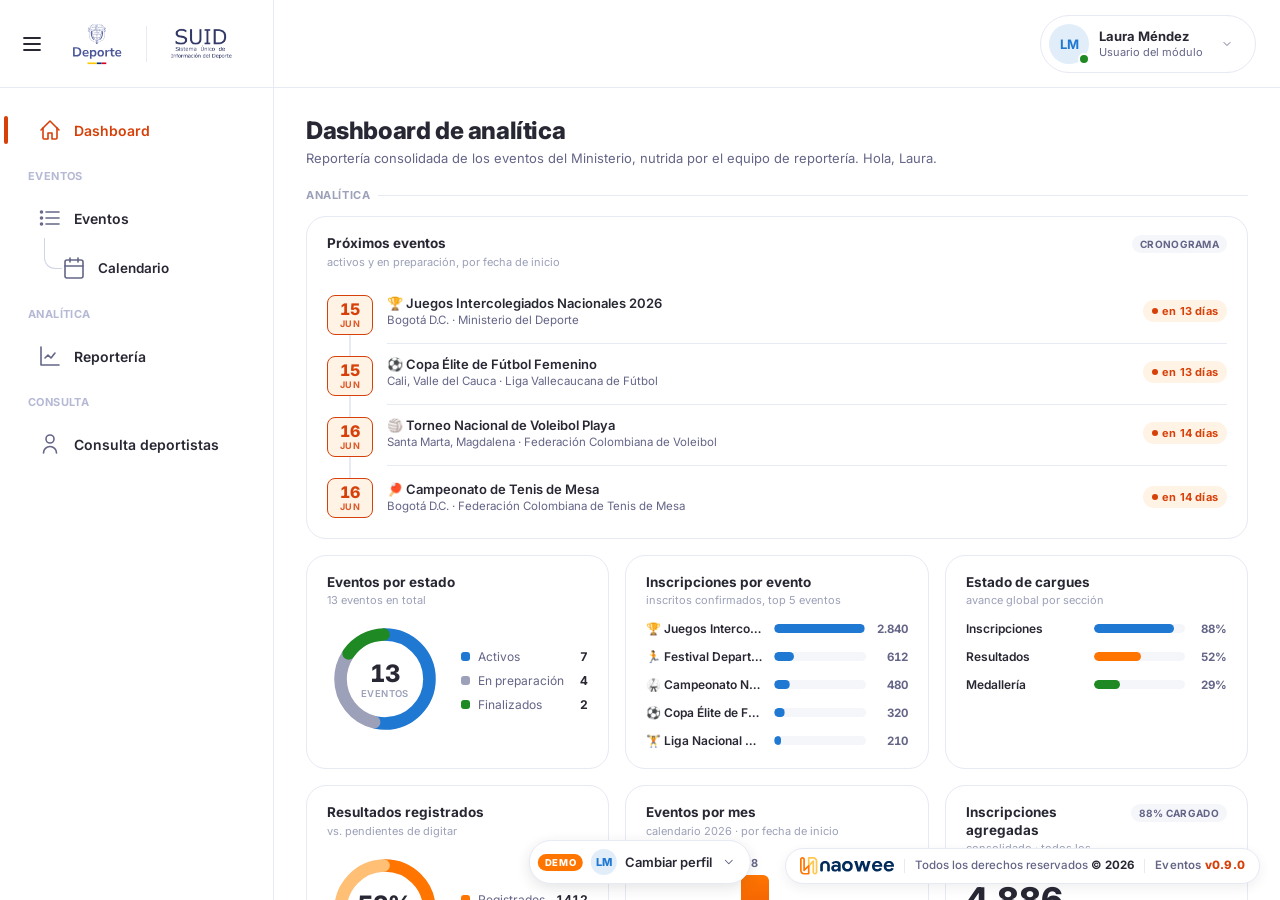
==== commit 1bc2a1e7: "feat(eventos): multi-sede (multi-depto/municipio) + org-scoping por sede + UX fixes v0.9.0 Ubicación" ====
--- a/calendario.html
+++ b/calendario.html
@@ -11,10 +11,10 @@
 
 <link rel="stylesheet" href="shared/tokens.css?v=0.4.0">
 <link rel="stylesheet" href="shared/shell.css?v=0.4.5">
-<link rel="stylesheet" href="shared/list-components.css?v=0.4.2">
-<link rel="stylesheet" href="shared/forms.css?v=0.4.3">
+<link rel="stylesheet" href="shared/list-components.css?v=0.9.0">
+<link rel="stylesheet" href="shared/forms.css?v=0.9.0">
 <link rel="stylesheet" href="shared/naowee-footer.css?v=0.4.0">
-<script src="shared/naowee-footer.js?v=0.8.5" defer></script>
+<script src="shared/naowee-footer.js?v=0.9.0" defer></script>
 
 <style>
   /* ═══════════════════════════════════════════════════════════════
--- a/shared/list-components.css
+++ b/shared/list-components.css
@@ -31,6 +31,13 @@
 .naowee-searchbox--has-value .naowee-searchbox__clear { display: flex; }
 /* Tamaño medium (40px) — canónico DS */
 .naowee-searchbox--medium .naowee-searchbox__input-wrap { height: 40px; }
+/* Tamaño small (32px) — canónico DS (.naowee-searchbox--small), para toolbars de filtro */
+.naowee-searchbox--small .naowee-searchbox__input-wrap { height: 32px; padding: 0 10px; gap: 6px; }
+.naowee-searchbox--small .naowee-searchbox__input { font-size: 13px; }
+.naowee-searchbox--small .naowee-searchbox__icon,
+.naowee-searchbox--small .naowee-searchbox__icon svg { width: 16px; height: 16px; }
+.naowee-searchbox--small .naowee-searchbox__clear { width: 20px; height: 20px; }
+.naowee-searchbox--small .naowee-searchbox__clear svg { width: 15px; height: 15px; }
 
 /* ── Paginación canónica (DS .naowee-pagination) — port a tokens, tamaño medium ── */
 .naowee-pagination { display: flex; align-items: center; gap: 16px; font-family: inherit; font-feature-settings: 'case' 1; }
--- a/shared/forms.css
+++ b/shared/forms.css
@@ -178,10 +178,16 @@
 .naowee-dropdown__trigger:hover { border-color: var(--field-border-hover); }
 /* Tamaño medium (40px) — canónico DS */
 .naowee-dropdown--medium .naowee-dropdown__trigger { min-height: 40px; }
+/* Tamaño small (32px) — canónico DS (.naowee-dropdown--small), para toolbars de filtro */
+.naowee-dropdown--small .naowee-dropdown__trigger { min-height: 32px; padding: 0 10px; gap: 6px; font-size: 12px; border-radius: var(--radius-sm); }
+.naowee-dropdown--small .naowee-dropdown__chevron { width: 16px; height: 16px; }
 .naowee-dropdown__trigger:focus-visible,
 .naowee-dropdown.is-open .naowee-dropdown__trigger {
   outline: none; border-width: 2px; border-color: var(--accent); padding: 0 11px;
 }
+/* En small, al abrir/enfocar el borde crece a 2px → compensa el padding para que no salte */
+.naowee-dropdown--small.is-open .naowee-dropdown__trigger,
+.naowee-dropdown--small .naowee-dropdown__trigger:focus-visible { padding: 0 9px; }
 /* Chevron en naranja al hover + abierto (paridad IVC). */
 .naowee-dropdown__trigger:hover .naowee-dropdown__chevron,
 .naowee-dropdown.is-open .naowee-dropdown__chevron { color: var(--accent); }
@@ -225,6 +231,25 @@
 .naowee-dropdown__opt.is-selected .naowee-dropdown__opt-check { opacity: 1; }
 .naowee-dropdown__opt-emoji { font-size: 16px; flex-shrink: 0; }
 .naowee-dropdown__empty { padding: 14px; font-size: 12.5px; color: var(--text-muted); text-align: center; }
+
+/* ── MULTI-selección (departamentos/municipios): checkbox a la izquierda, el
+   menú se mantiene abierto al elegir; agrupación por encabezado (municipios
+   por depto). Reusado por evento-crear y el modal de editar de evento-detalle. ── */
+.naowee-dropdown__opt--multi { gap: 10px; }
+.naowee-dropdown__opt--multi .dd-check-box {
+  width: 18px; height: 18px; flex: 0 0 auto; border: 1.5px solid var(--border-dark);
+  border-radius: var(--radius-sm); display: inline-flex; align-items: center; justify-content: center;
+  color: #fff; transition: background var(--duration-fast), border-color var(--duration-fast);
+}
+.naowee-dropdown__opt--multi .dd-check-box svg { width: 12px; height: 12px; }
+.naowee-dropdown__opt--multi.is-checked { background: transparent; color: var(--text-primary); font-weight: 500; }
+.naowee-dropdown__opt--multi.is-checked .dd-check-box { background: var(--accent); border-color: var(--accent); }
+.naowee-dropdown__opt--multi.is-checked:hover { background: var(--bg-soft); }
+.dd-group-hd {
+  padding: 8px 14px 4px; font-size: 11px; font-weight: 700; letter-spacing: .04em;
+  text-transform: uppercase; color: var(--text-secondary); position: sticky; top: 0; background: var(--surface);
+}
+.lbl-opt { font-weight: 500; color: var(--text-muted); }
 
 /* ── Helper canónico (DS .naowee-helper) — error de campo: variante negative loud ── */
 .naowee-helper { display: flex; align-items: flex-start; gap: 6px; width: 100%; padding-top: 4px; font-family: inherit; }
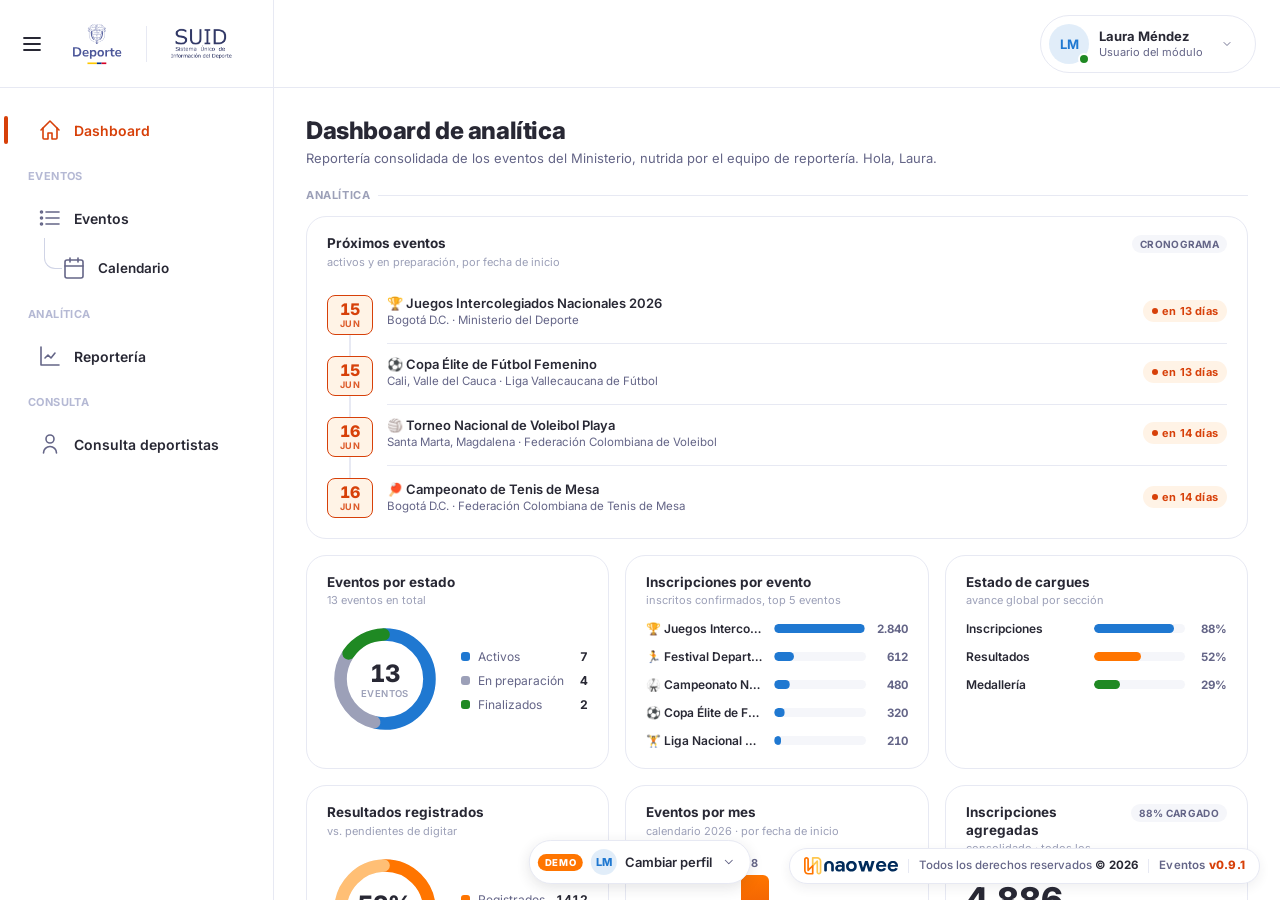
==== commit a64a471a: "feat(eventos): indicio alcance + snackbar canónico + fidelidad DS + fixes v0.9.1 UI: badge de alcanc" ====
--- a/calendario.html
+++ b/calendario.html
@@ -9,12 +9,12 @@
 <link rel="preconnect" href="https://fonts.gstatic.com" crossorigin>
 <link href="https://fonts.googleapis.com/css2?family=Inter:wght@400;500;600;700;800&display=swap" rel="stylesheet">
 
-<link rel="stylesheet" href="shared/tokens.css?v=0.4.0">
+<link rel="stylesheet" href="shared/tokens.css?v=0.9.1">
 <link rel="stylesheet" href="shared/shell.css?v=0.4.5">
-<link rel="stylesheet" href="shared/list-components.css?v=0.9.0">
-<link rel="stylesheet" href="shared/forms.css?v=0.9.0">
-<link rel="stylesheet" href="shared/naowee-footer.css?v=0.4.0">
-<script src="shared/naowee-footer.js?v=0.9.0" defer></script>
+<link rel="stylesheet" href="shared/list-components.css?v=0.9.1">
+<link rel="stylesheet" href="shared/forms.css?v=0.9.1">
+<link rel="stylesheet" href="shared/naowee-footer.css?v=0.9.1">
+<script src="shared/naowee-footer.js?v=0.9.1" defer></script>
 
 <style>
   /* ═══════════════════════════════════════════════════════════════
@@ -138,14 +138,7 @@
   }
 
   /* Toast */
-  #evToast {
-    position: fixed; bottom: 88px; left: 50%; transform: translateX(-50%) translateY(10px);
-    background: #282834; color: #fff; font-size: 13px; font-weight: 500;
-    padding: 10px 20px; border-radius: var(--radius-full);
-    white-space: nowrap; opacity: 0; pointer-events: none;
-    transition: opacity .22s ease, transform .22s ease; z-index: 2000;
-  }
-  #evToast.is-visible { opacity: 1; transform: translateX(-50%) translateY(0); }
+  /* #evToast: estilos del snackbar canónico viven en naowee-footer.css (compartido). */
 
   @keyframes fadeInUp {
     from { opacity: 0; transform: translateY(16px); }
@@ -898,15 +891,8 @@
   showToast(`Evento "${titulo}" publicado en el calendario.`);
 });
 
-/* ─── Toast ─── */
-let toastTimer = null;
-function showToast(msg) {
-  const t = document.getElementById('evToast');
-  t.textContent = msg;
-  t.classList.add('is-visible');
-  clearTimeout(toastTimer);
-  toastTimer = setTimeout(() => t.classList.remove('is-visible'), 3200);
-}
+/* ─── Toast (snackbar canónico DS · window.naoweeToast) ─── */
+function showToast(msg, type = 'success') { window.naoweeToast(msg, type); }
 </script>
 </body>
 </html>
--- a/shared/tokens.css
+++ b/shared/tokens.css
@@ -19,6 +19,7 @@
   --surface: #ffffff;
   --bg: #ffffff;
   --bg-soft: #f5f6fa;
+  --th-bg: #f4f5f9;              /* fondo de encabezados de tabla / pills gris (DS gray-100) */
 
   /* ─── Bordes ─── */
   --border: #e7e9f3;
@@ -30,7 +31,7 @@
 
   /* ─── Semánticos / estados ─── */
   --green: #1f8923;            --green-bg: #e6f4e7;   --green-border: #b7dfb9;
-  --blue-info: #1f78d1;        --blue-bg: #eef5ff;
+  --blue-info: #1f78d1;        --blue-bg: #eef5ff;     --blue-border: #c0d8f8;
   --orange-bg: #fff3e6;        --orange-border: #ffbf75;
   --red: #c0392b;              --red-bg: #fff0ee;     --red-border: #ffc4bb;
   --purple: #7c3aed;           --purple-bg: #f3eeff;
--- a/shared/list-components.css
+++ b/shared/list-components.css
@@ -9,16 +9,16 @@
 /* ── Searchbox canónico ── */
 .naowee-searchbox { position: relative; flex: 1; min-width: 240px; max-width: 380px; width: 100%; }
 .naowee-searchbox__input-wrap {
-  display: flex; align-items: center; gap: 8px; height: 42px; padding: 0 12px;
-  background: #fff; border: 1px solid var(--border-dark); border-radius: var(--radius-full);
+  display: flex; align-items: center; gap: 8px; height: 48px; padding: 0 12px;
+  background: var(--surface); border: 1px solid var(--border-dark); border-radius: var(--radius-full);
   transition: border-color var(--duration-normal) var(--easing-smoothout),
               box-shadow var(--duration-normal) var(--easing-smoothout);
   overflow: hidden; font-feature-settings: 'case' 1;
 }
-.naowee-searchbox__input-wrap:hover { border-color: #b9bed6; }
+.naowee-searchbox__input-wrap:hover { border-color: var(--field-border-hover); }
 .naowee-searchbox__input-wrap:focus-within { border-color: var(--accent); box-shadow: 0 0 0 3px rgba(215, 64, 9, .15); }
-.naowee-searchbox__icon { width: 18px; height: 18px; flex-shrink: 0; color: var(--text-muted); display: flex; align-items: center; justify-content: center; }
-.naowee-searchbox__icon svg { width: 18px; height: 18px; }
+.naowee-searchbox__icon { width: 20px; height: 20px; flex-shrink: 0; color: var(--text-muted); display: flex; align-items: center; justify-content: center; }
+.naowee-searchbox__icon svg { width: 20px; height: 20px; }
 .naowee-searchbox__input { flex: 1; min-width: 0; height: 100%; border: none; background: transparent; outline: none; font-family: inherit; font-size: 14px; font-weight: 400; color: var(--text-primary); padding: 0; }
 .naowee-searchbox__input::placeholder { color: var(--text-muted); }
 .naowee-searchbox__input::-webkit-search-decoration,
@@ -26,7 +26,7 @@
 .naowee-searchbox__input::-webkit-search-results-button,
 .naowee-searchbox__input::-webkit-search-results-decoration { -webkit-appearance: none; appearance: none; display: none; }
 .naowee-searchbox__clear { width: 24px; height: 24px; border-radius: var(--radius-md); border: none; background: transparent; color: var(--text-muted); display: none; align-items: center; justify-content: center; cursor: pointer; flex-shrink: 0; transition: background var(--duration-fast), color var(--duration-fast); }
-.naowee-searchbox__clear svg { width: 18px; height: 18px; }
+.naowee-searchbox__clear svg { width: 20px; height: 20px; }
 .naowee-searchbox__clear:hover { background: var(--bg-soft); color: var(--text-secondary); }
 .naowee-searchbox--has-value .naowee-searchbox__clear { display: flex; }
 /* Tamaño medium (40px) — canónico DS */
@@ -171,7 +171,7 @@
    horizontal; mantenemos overflow-y visible para los focus-rings de fila. */
 .naowee-table-card__table-wrap { overflow-x: clip; overflow-y: visible; }
 .naowee-table--in-card { width: 100%; table-layout: fixed; border-collapse: separate; border-spacing: 0; }
-.naowee-table--in-card thead th { text-align: left; font-size: 11px; font-weight: 600; letter-spacing: .3px; text-transform: uppercase; color: var(--text-secondary); background: #f4f5f9; padding: 12px 18px; border: none; white-space: nowrap; overflow: hidden; text-overflow: ellipsis; }
+.naowee-table--in-card thead th { text-align: left; font-size: 11px; font-weight: 600; letter-spacing: .3px; text-transform: uppercase; color: var(--text-secondary); background: var(--th-bg); padding: 12px 18px; border: none; white-space: nowrap; overflow: hidden; text-overflow: ellipsis; }
 .naowee-table--in-card thead th:first-child { border-top-left-radius: var(--radius-lg); border-bottom-left-radius: var(--radius-lg); }
 .naowee-table--in-card thead th:last-child { border-top-right-radius: var(--radius-lg); border-bottom-right-radius: var(--radius-lg); }
 .naowee-table--in-card tbody td { padding: 16px 14px; font-size: 13px; color: var(--text-primary); border-bottom: 1px solid var(--border); vertical-align: middle; }
--- a/shared/forms.css
+++ b/shared/forms.css
@@ -540,13 +540,13 @@
 .naowee-file-uploader__drop-icon svg { width: 28px; height: 28px; }
 .naowee-file-uploader__drop-title { font-size: 13px; font-weight: 600; color: var(--text-primary); }
 .naowee-file-uploader__drop-hint { font-size: 11.5px; color: var(--text-secondary); line-height: 1.4; }
-.naowee-file-uploader__drop-filename { font-size: 12.5px; font-weight: 600; color: #15803d; margin-top: 2px; }
+.naowee-file-uploader__drop-filename { font-size: 12.5px; font-weight: 600; color: var(--green); margin-top: 2px; }
 
 /* Estado: archivo seleccionado */
 .naowee-file-uploader.has-file .naowee-file-uploader__drop-zone {
-  border-color: #b7dfb9; background: #e6f4e7;
-}
-.naowee-file-uploader.has-file .naowee-file-uploader__drop-icon { color: #15803d; }
+  border-color: var(--green-border); background: var(--green-bg);
+}
+.naowee-file-uploader.has-file .naowee-file-uploader__drop-icon { color: var(--green); }
 
 /* Error */
 .naowee-file-uploader--error .naowee-file-uploader__input-wrap { border-color: var(--field-border-error); }
--- a/shared/naowee-footer.css
+++ b/shared/naowee-footer.css
@@ -43,15 +43,27 @@
 }
 @media print { .naowee-footer { display: none; } }
 
-/* ═══ Toast de placeholder (navegación a secciones aún no construidas) ═══ */
+/* ═══ Snackbar canónico (DS .naowee-snackbar): pill navy #002B5B + BADGE de
+   icono semántico (verde éxito / rojo error / azul info / ámbar aviso) ═══ */
 #evToast {
   position: fixed; bottom: 16px; left: 50%; transform: translate(-50%, 140%);
   z-index: 9999; max-width: min(92vw, 460px);
-  background: var(--text-primary); color: #fff;
-  padding: 12px 18px; border-radius: var(--radius-lg);
-  box-shadow: 0 10px 30px rgba(40, 40, 52, .28);
-  font-size: 13px; font-weight: 500; line-height: 1.35;
+  display: flex; align-items: center; gap: 10px;
+  background: #002B5B; color: #fff;
+  padding: 12px 16px; border-radius: var(--radius-lg);
+  box-shadow: 0 8px 12px rgba(40, 40, 52, .16), 0 12px 30px rgba(40, 40, 52, .24);
+  font-size: 13.5px; font-weight: 500; line-height: 1.35;
   opacity: 0; pointer-events: none;
   transition: opacity var(--duration-normal) ease, transform var(--duration-slow) var(--easing-smoothout);
 }
 #evToast.is-visible { opacity: 1; transform: translate(-50%, 0); }
+.evtoast__badge {
+  flex-shrink: 0; width: 20px; height: 20px; border-radius: 9999px;
+  display: inline-flex; align-items: center; justify-content: center; color: #fff;
+}
+.evtoast__badge svg { width: 13px; height: 13px; }
+.evtoast__text { flex: 1; min-width: 0; }
+.evtoast--success .evtoast__badge { background: var(--green, #1f8923); }
+.evtoast--error   .evtoast__badge { background: var(--red, #da1630); }
+.evtoast--info    .evtoast__badge { background: var(--blue-info, #1f78d1); }
+.evtoast--caution .evtoast__badge { background: #d98a00; }
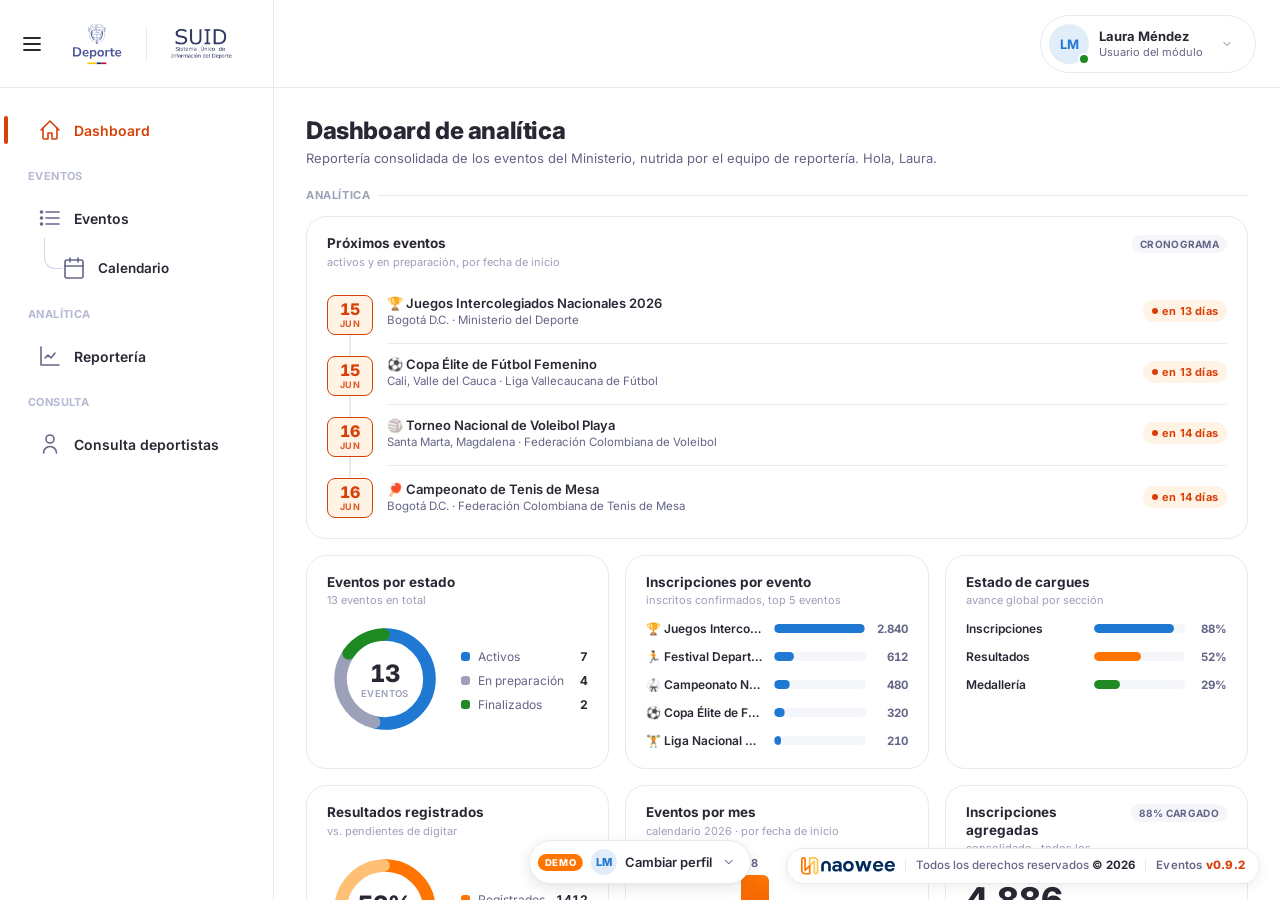
==== commit dd17866c: "fix(eventos): alinear columna Acción con el CTA 'Ver detalle' + v0.9.2 La columna Acción compartida " ====
--- a/calendario.html
+++ b/calendario.html
@@ -14,7 +14,7 @@
 <link rel="stylesheet" href="shared/list-components.css?v=0.9.1">
 <link rel="stylesheet" href="shared/forms.css?v=0.9.1">
 <link rel="stylesheet" href="shared/naowee-footer.css?v=0.9.1">
-<script src="shared/naowee-footer.js?v=0.9.1" defer></script>
+<script src="shared/naowee-footer.js?v=0.9.2" defer></script>
 
 <style>
   /* ═══════════════════════════════════════════════════════════════
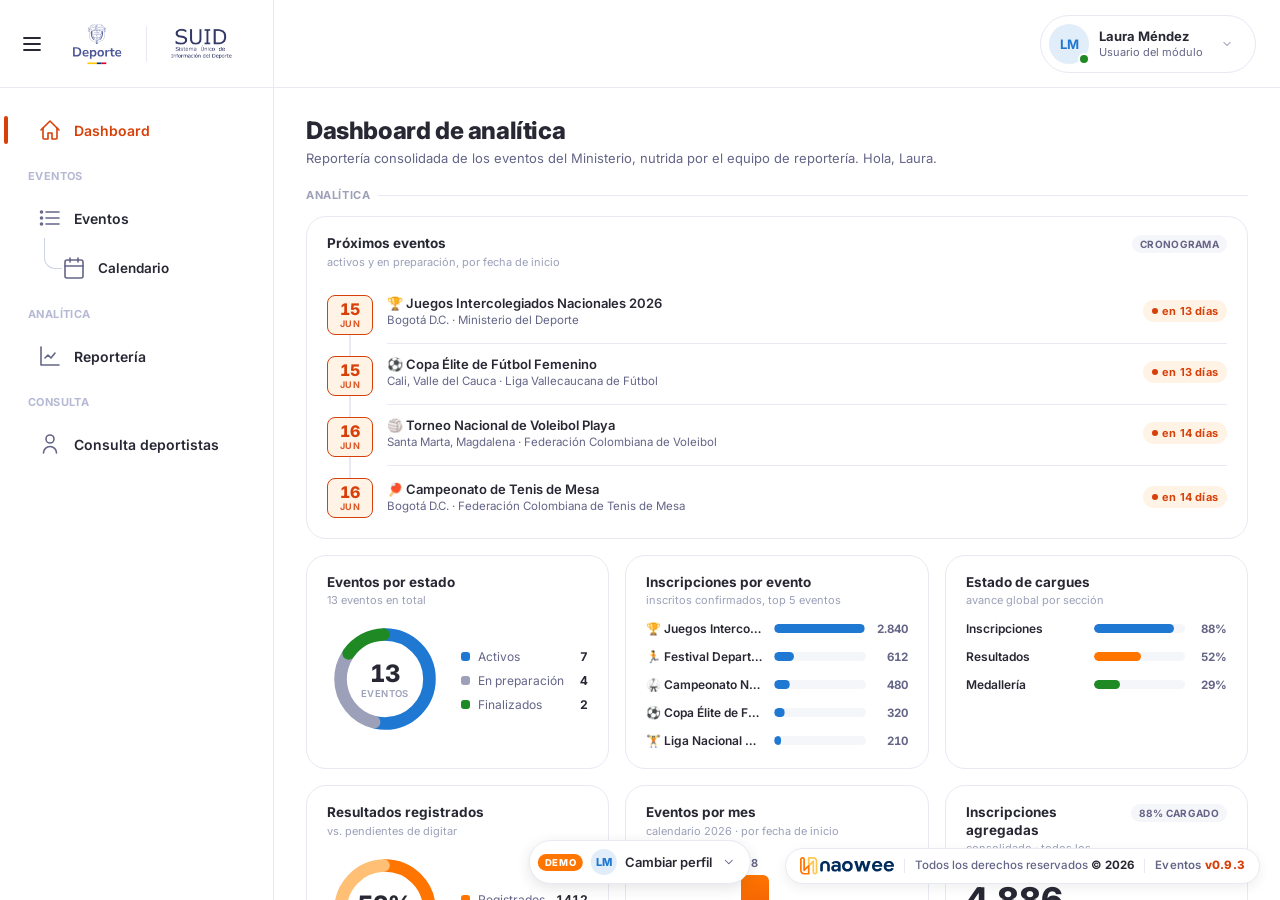
==== commit cb36853e: "feat(ds): .naowee-btn--quiet + fix .naowee-helper[hidden]; release v0.9.3 - forms.css: forward-port " ====
--- a/calendario.html
+++ b/calendario.html
@@ -12,9 +12,9 @@
 <link rel="stylesheet" href="shared/tokens.css?v=0.9.1">
 <link rel="stylesheet" href="shared/shell.css?v=0.4.5">
 <link rel="stylesheet" href="shared/list-components.css?v=0.9.1">
-<link rel="stylesheet" href="shared/forms.css?v=0.9.1">
+<link rel="stylesheet" href="shared/forms.css?v=0.9.3">
 <link rel="stylesheet" href="shared/naowee-footer.css?v=0.9.1">
-<script src="shared/naowee-footer.js?v=0.9.2" defer></script>
+<script src="shared/naowee-footer.js?v=0.9.3" defer></script>
 
 <style>
   /* ═══════════════════════════════════════════════════════════════
--- a/shared/forms.css
+++ b/shared/forms.css
@@ -82,6 +82,16 @@
   outline: none; box-shadow: 0 0 0 3px rgba(215, 64, 9, .15);
 }
 
+/* ── Quiet (secundario) — fill accent suave + label accent (DS 689-707) ── */
+.naowee-btn--quiet { background: var(--accent-bg); color: var(--accent); }
+.naowee-btn--quiet:hover { background: var(--accent-bg-warm); }
+.naowee-btn--quiet:active { background: var(--accent-bg-warm); }
+.naowee-btn--quiet svg { color: var(--accent); }
+.naowee-btn--quiet:focus-visible { outline: none; box-shadow: 0 0 0 3px rgba(215, 64, 9, .15); }
+.naowee-btn--quiet:disabled, .naowee-btn--quiet.naowee-btn--disabled {
+  background: var(--border-dark); color: var(--text-muted); cursor: not-allowed; pointer-events: none;
+}
+
 /* ── Link/Cancelar (ghost canónico, fondo quiet, DS 816-830) ── */
 .naowee-btn--link { background: transparent; color: var(--accent); }
 .naowee-btn--link:hover { background: var(--accent-bg); color: var(--accent); }
@@ -253,6 +263,7 @@
 
 /* ── Helper canónico (DS .naowee-helper) — error de campo: variante negative loud ── */
 .naowee-helper { display: flex; align-items: flex-start; gap: 6px; width: 100%; padding-top: 4px; font-family: inherit; }
+.naowee-helper[hidden] { display: none; }
 .naowee-helper__text { flex: 1; min-width: 0; display: flex; align-items: flex-start; gap: 5px; font-size: 12px; font-weight: 400; line-height: 16px; color: var(--text-secondary); }
 .naowee-helper__badge { width: 16px; height: 16px; border-radius: 9999px; display: inline-flex; align-items: center; justify-content: center; flex-shrink: 0; background: #ed314a; color: #fff; }
 .naowee-helper__badge svg { width: 12px; height: 12px; }
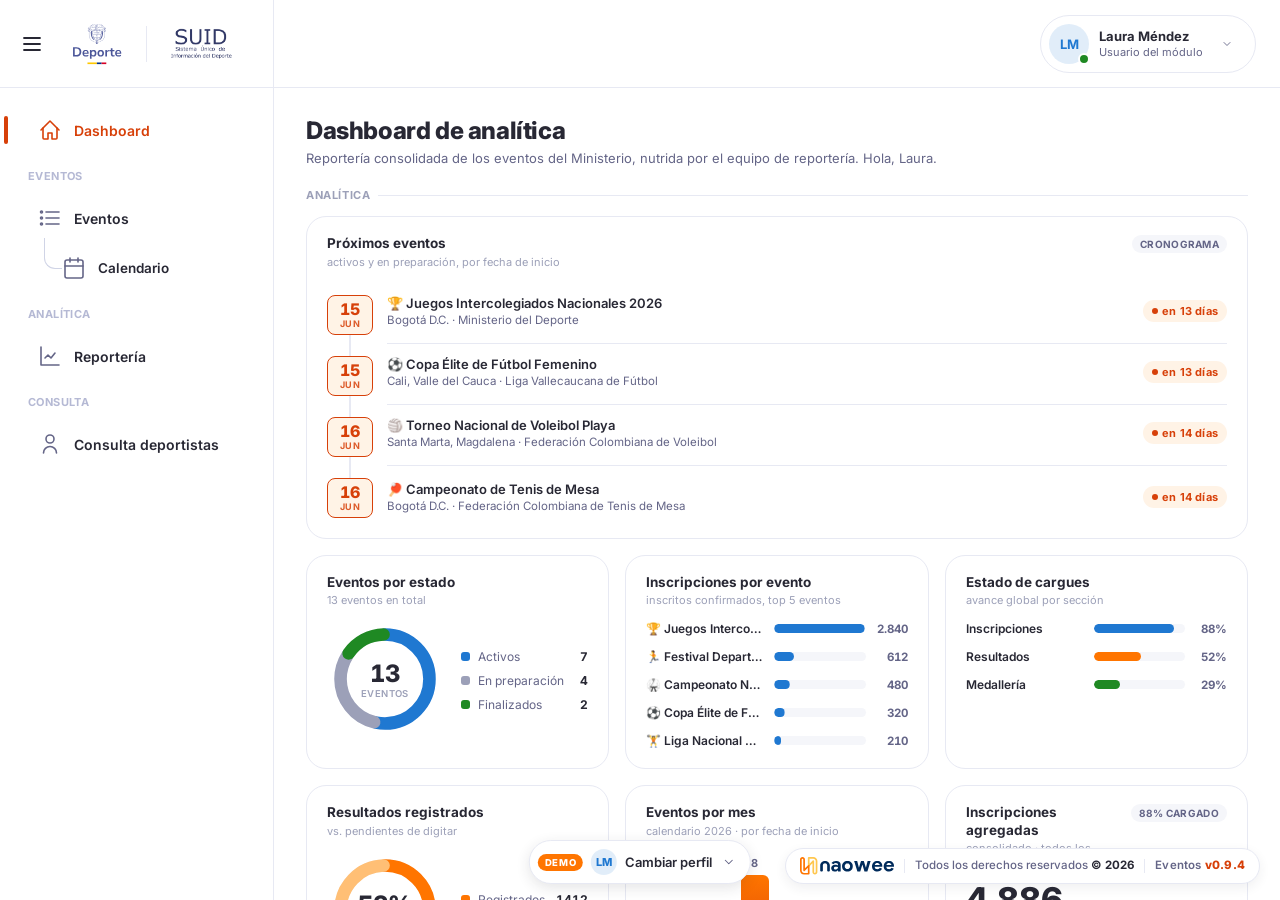
==== commit 855d0bb7: "chore(release): v0.9.4 (bump MODULE_VERSION + sync buster naowee-footer.js)" ====
--- a/calendario.html
+++ b/calendario.html
@@ -14,7 +14,7 @@
 <link rel="stylesheet" href="shared/list-components.css?v=0.9.1">
 <link rel="stylesheet" href="shared/forms.css?v=0.9.3">
 <link rel="stylesheet" href="shared/naowee-footer.css?v=0.9.1">
-<script src="shared/naowee-footer.js?v=0.9.3" defer></script>
+<script src="shared/naowee-footer.js?v=0.9.4" defer></script>
 
 <style>
   /* ═══════════════════════════════════════════════════════════════
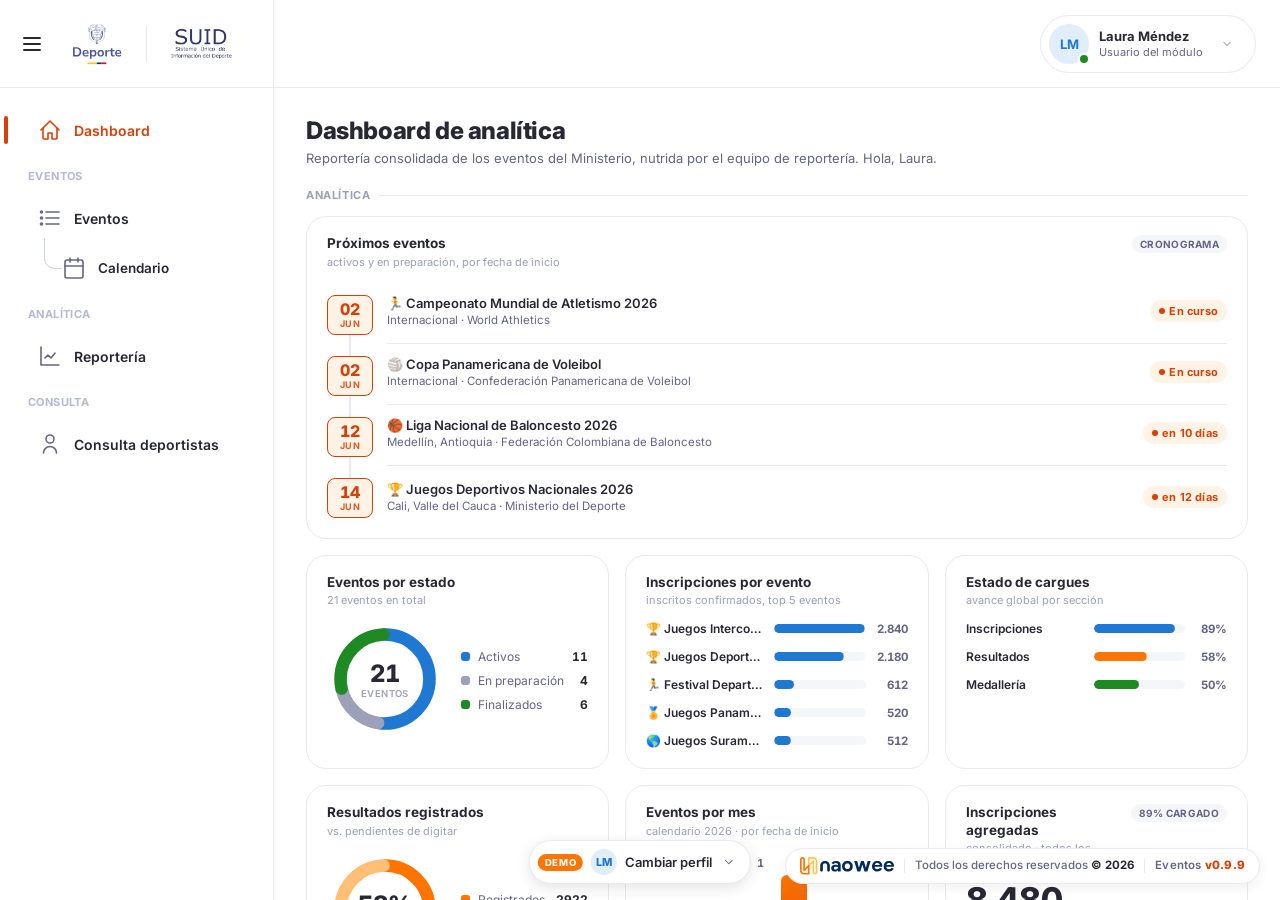
==== commit 5caa4787: "feat(eventos): reportería nacional/internacional + casos demo v0.9.9 Reportería - Segment "Tipo de e" ====
--- a/calendario.html
+++ b/calendario.html
@@ -14,7 +14,7 @@
 <link rel="stylesheet" href="shared/list-components.css?v=0.9.1">
 <link rel="stylesheet" href="shared/forms.css?v=0.9.3">
 <link rel="stylesheet" href="shared/naowee-footer.css?v=0.9.1">
-<script src="shared/naowee-footer.js?v=0.9.4" defer></script>
+<script src="shared/naowee-footer.js?v=0.9.9" defer></script>
 
 <style>
   /* ═══════════════════════════════════════════════════════════════
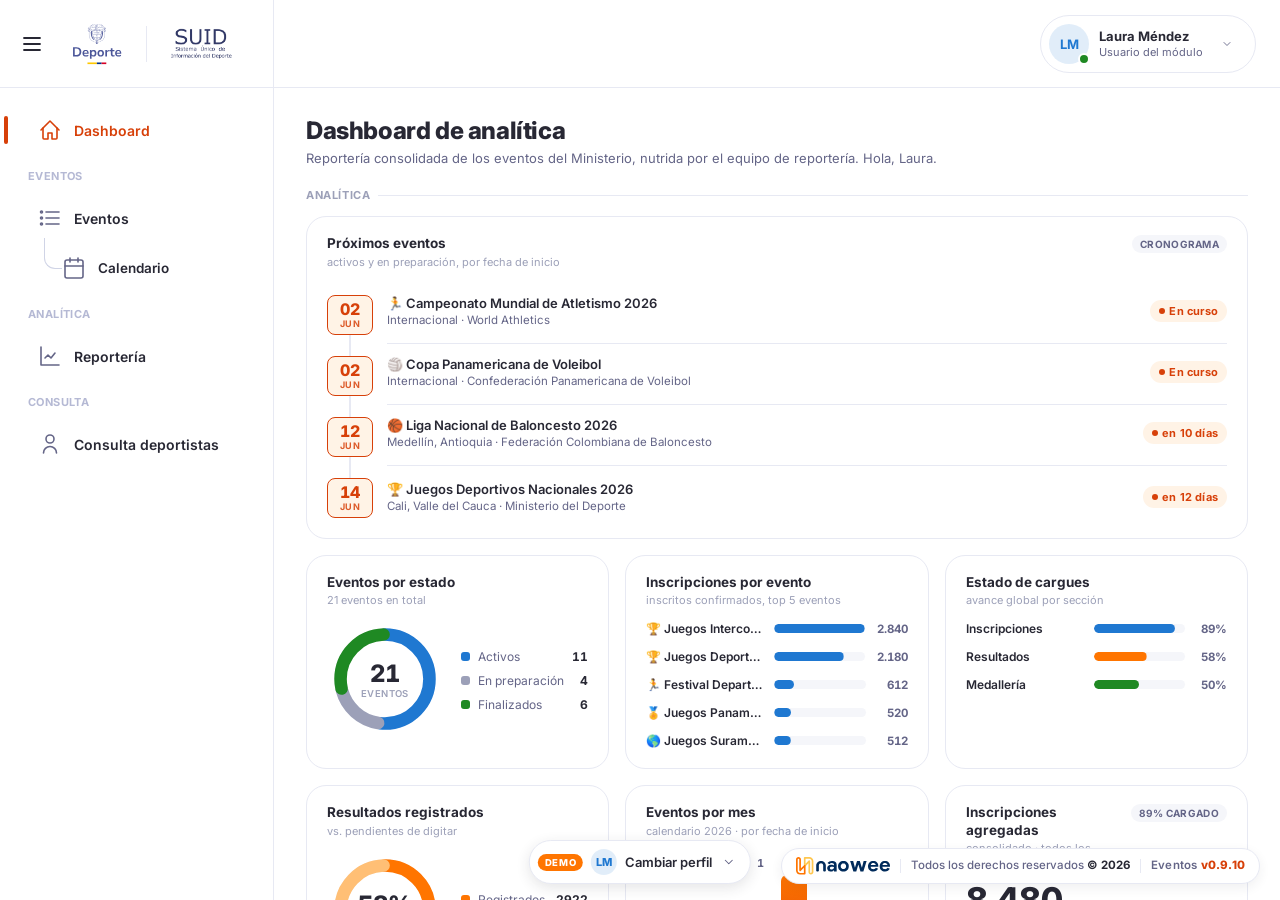
==== commit b49d86b1: "fix(cargue): QA de inscripción/resultado/medalla — huecos individual y conjunto v0.9.10 Auditoría QA" ====
--- a/calendario.html
+++ b/calendario.html
@@ -14,7 +14,7 @@
 <link rel="stylesheet" href="shared/list-components.css?v=0.9.1">
 <link rel="stylesheet" href="shared/forms.css?v=0.9.3">
 <link rel="stylesheet" href="shared/naowee-footer.css?v=0.9.1">
-<script src="shared/naowee-footer.js?v=0.9.9" defer></script>
+<script src="shared/naowee-footer.js?v=0.9.10" defer></script>
 
 <style>
   /* ═══════════════════════════════════════════════════════════════
